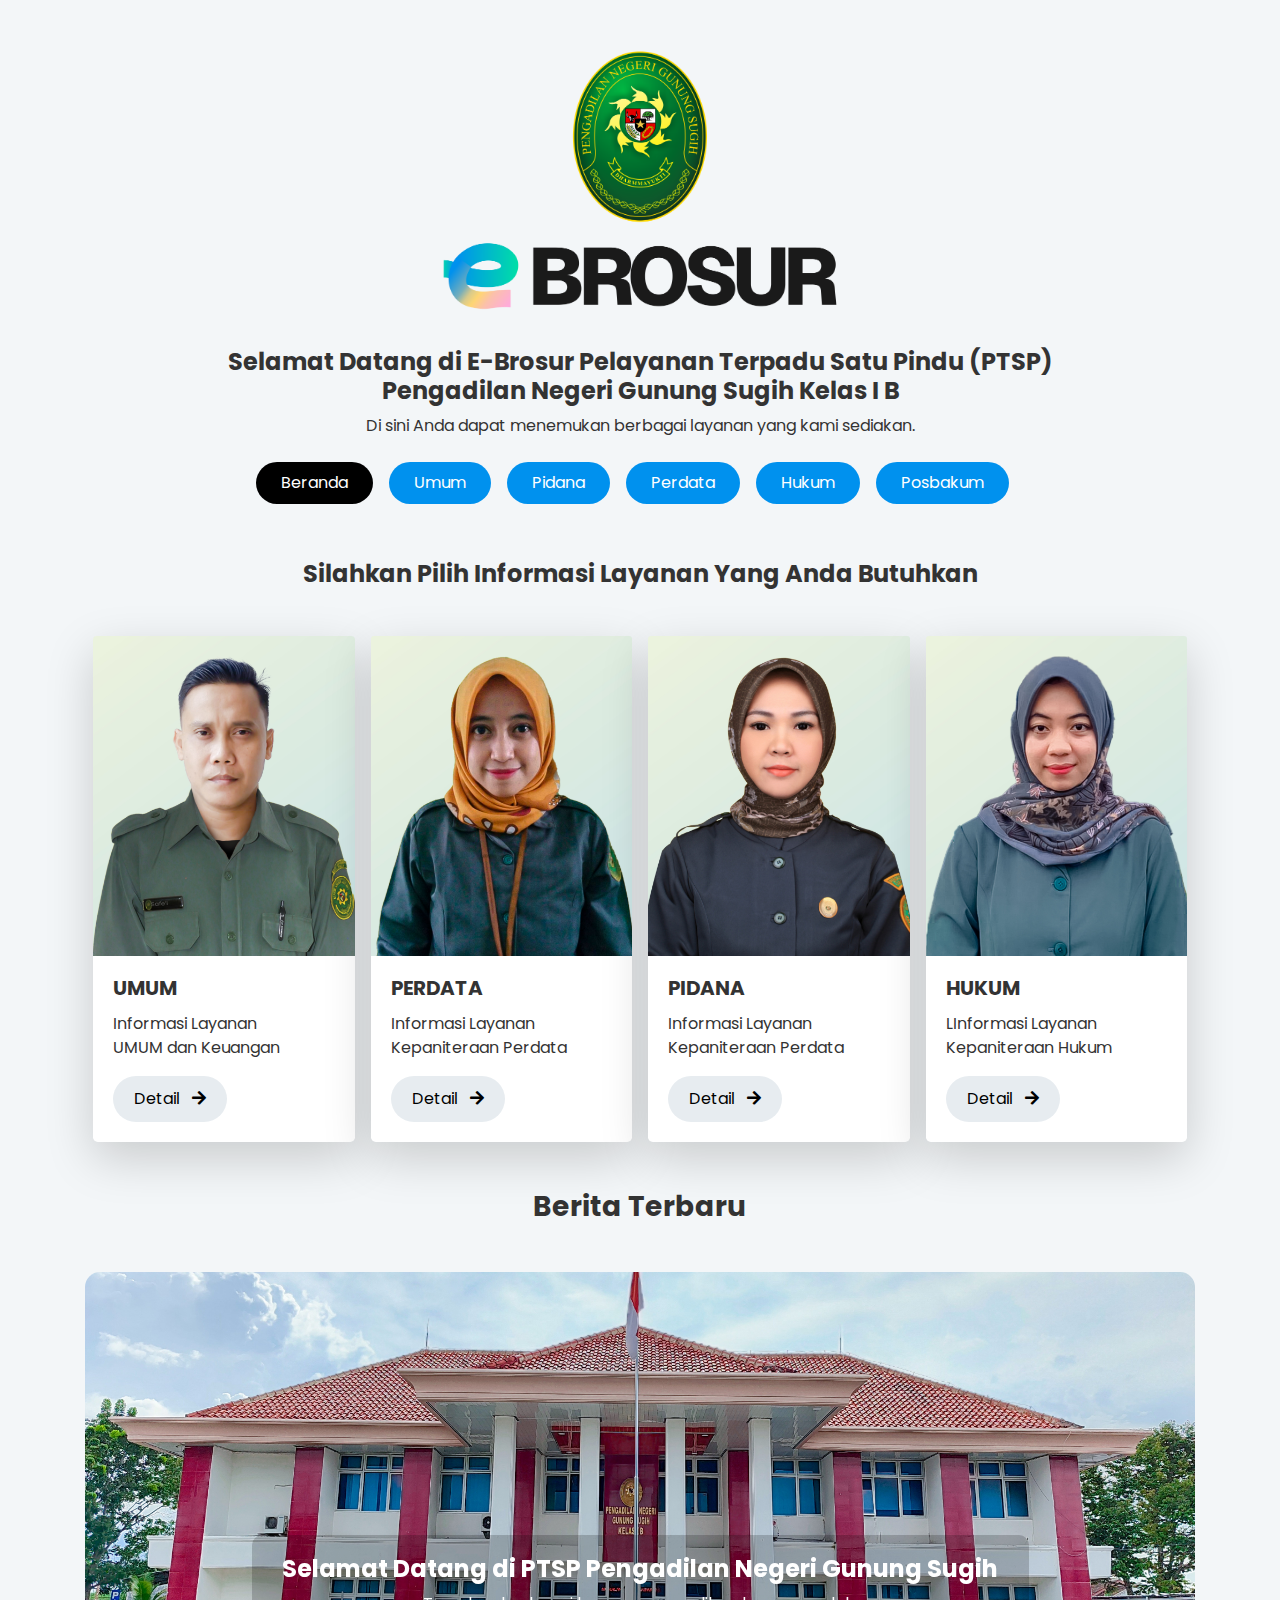
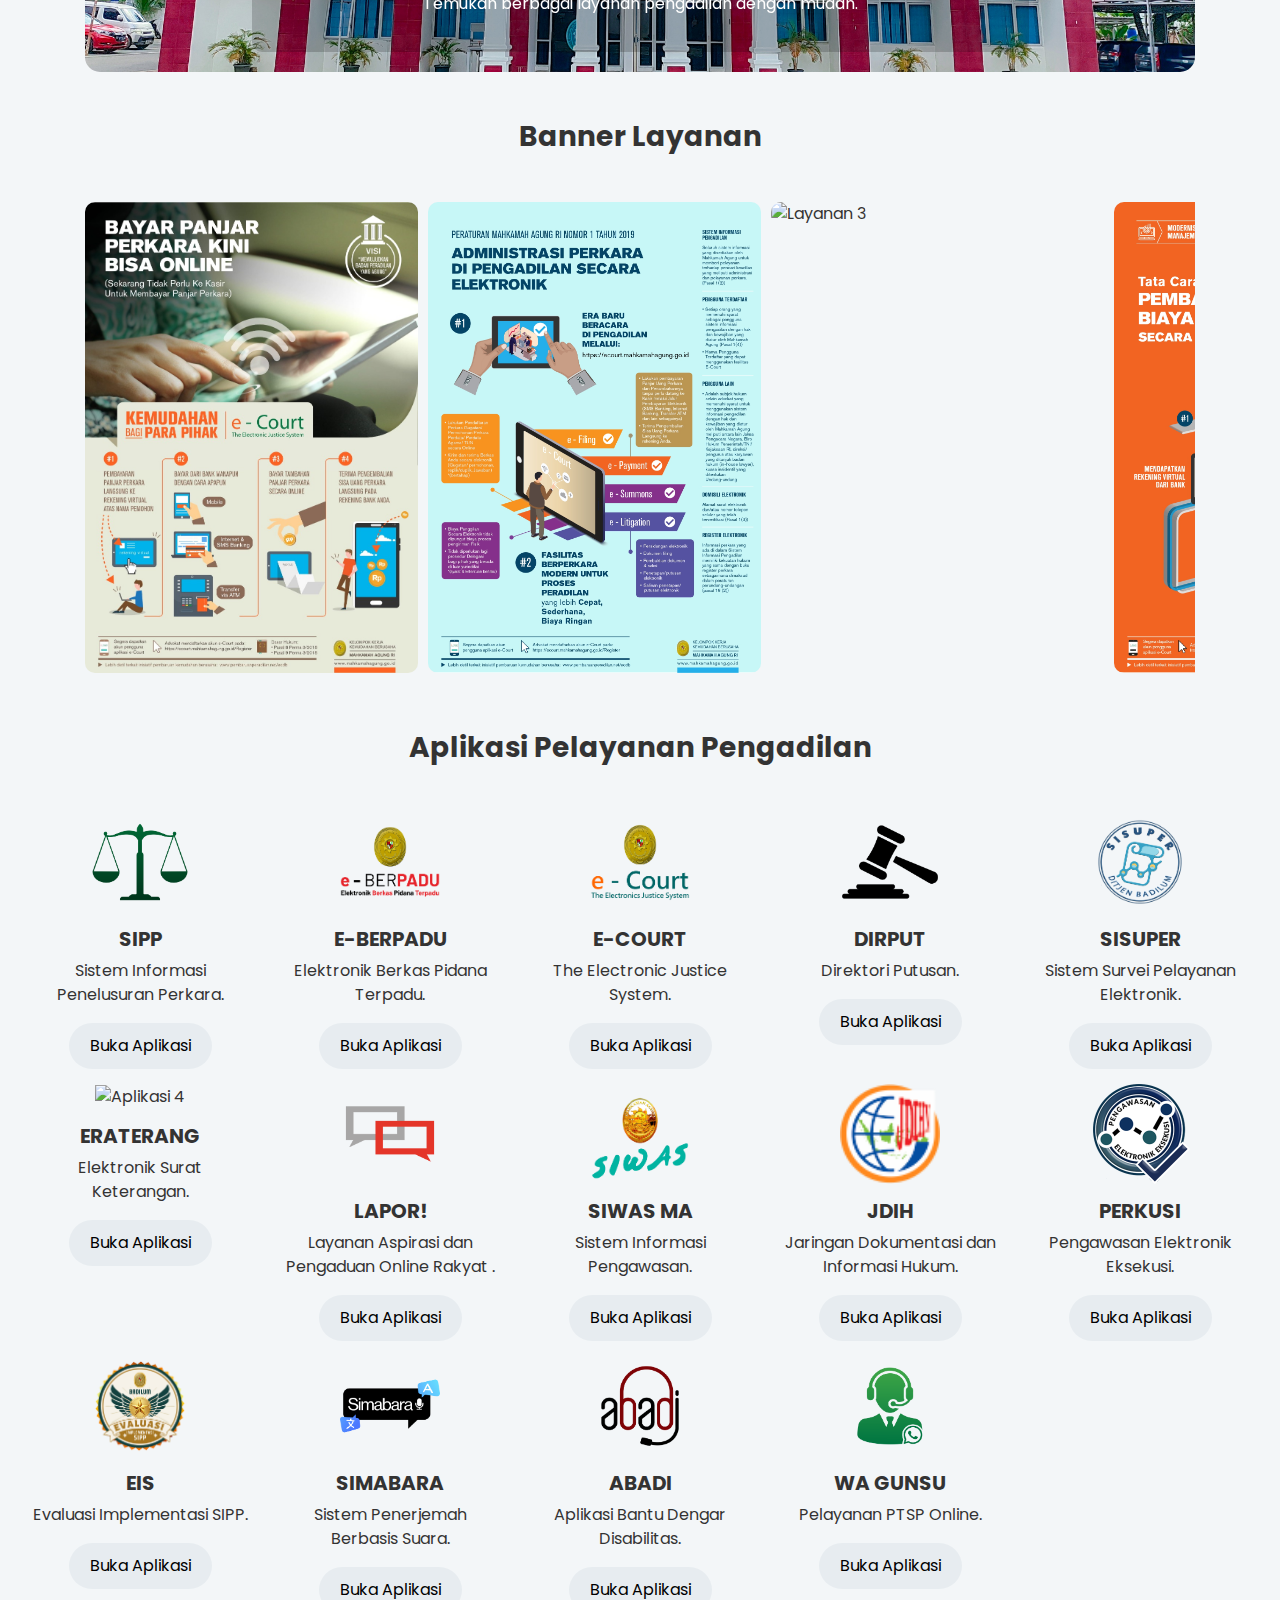
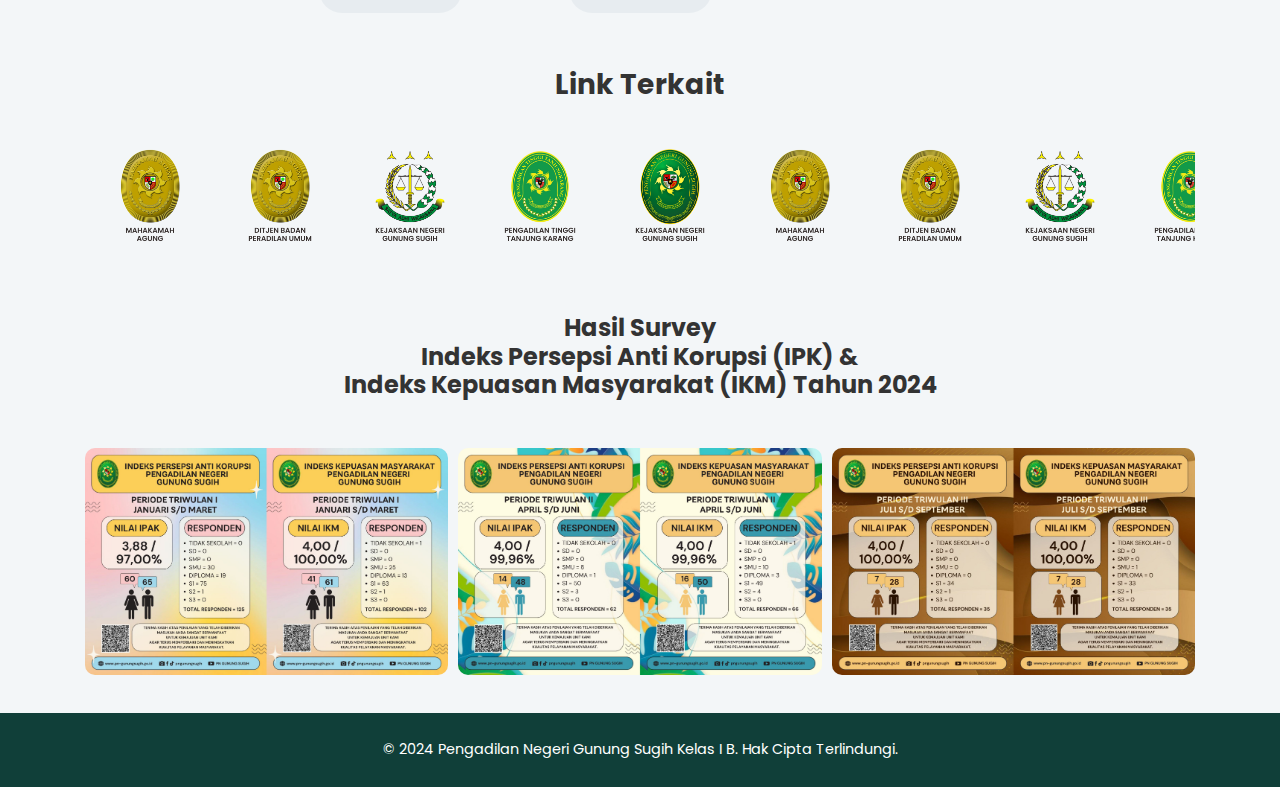
==== index.html @ ebd92af2 "first commit" ====
<!DOCTYPE html>
<html lang="id">

<head>
    <meta charset="UTF-8">
    <meta name="viewport" content="width=device-width, initial-scale=1.0">
    <title>PTSP Pengadilan Negeri Gunung Sugih</title>
    <!-- Bootstrap CSS -->
    <link rel="stylesheet" href="https://stackpath.bootstrapcdn.com/bootstrap/4.5.2/css/bootstrap.min.css">
    <!-- Google Font: Poppins -->
    <link href="https://fonts.googleapis.com/css2?family=Poppins:wght@400;600&display=swap" rel="stylesheet">
    <link rel="stylesheet" href="https://cdnjs.cloudflare.com/ajax/libs/font-awesome/5.15.4/css/all.min.css">
    <link rel="stylesheet" href="style.css">
</head>

<body>

    <!-- Header Section -->
    <header class="mt-4">
        <img src="logo/logoebrosur.png  " alt="Logo Pengadilan">
    </header>

    <!-- Content Section -->
    <div class="container my-1 flex-grow-1">
        <div id="beranda" class="content">
            <h4 class="text-center heading-bold">Selamat Datang di E-Brosur Pelayanan Terpadu Satu Pindu (PTSP) <br>
                Pengadilan Negeri Gunung Sugih Kelas I B</h4>
            <p class="text-center mt-2">Di sini Anda dapat menemukan berbagai layanan yang kami sediakan.</p>

            <!-- Category Buttons Section -->
            <div class="d-flex flex-wrap justify-content-center my-4">
                <a href="index.html" class="btn py-2 px-4 rounded-pill mr-3 mb-2"
                    style="background-color:  #000000; color:white; font-kerning: bold;">Beranda</a>
                <a href="ptsp.umum.html" class="btn py-2 px-4 rounded-pill mr-3 mb-2"
                    style="background-color:  #0091EE; color:white; font-kerning: bold;">Umum</a>
                <a href="ptsp.pidana.html" class="btn py-2 px-4 rounded-pill mr-3 mb-2"
                    style="background-color:  #0091EE; color:white;  font-kerning: bold;">Pidana</a>
                <a href="ptsp.perdata.html" class="btn py-2 px-4 rounded-pill mr-3 mb-2"
                    style="background-color:  #0091EE; color:white;  font-kerning: bold;">Perdata</a>
                <a href="ptsp.hukum.html" class="btn py-2 px-4 rounded-pill mr-3 mb-2"
                    style="background-color:  #0091EE; color:white;  font-kerning: bold;">Hukum</a>
                <a href="ptsp.hukum.html" class="btn py-2 px-4 rounded-pill mr-3 mb-2"
                    style="background-color:  #0091EE; color:white;  font-kerning: bold;">Posbakum</a>
            </div>
            <!-- Layanan Section -->
            <div class="container my-4">
                <h4 class="text-center my-5 font-weight-bold">Silahkan Pilih Informasi Layanan Yang Anda Butuhkan</h4>
                <div class="row g-2">
                    <!-- Card 1 -->
                    <div class="col-12 col-md-6 col-lg-3 px-2">
                        <div class="card shadow-lg border-0 rounded-lg rounded-more">
                            <img src="banner/syafei.jpg" class="card-img-top rounded-top" alt="Layanan 1">
                            <div class="card-body">
                                <h5 class="card-title font-weight-bold">UMUM</h5>
                                <p class="card-text">Informasi Layanan <br>UMUM dan Keuangan</p>
                                <a href="ptsp.umum.html" class="btn btn-custom">
                                    Detail <i class="fas fa-arrow-right ml-2"></i>
                                </a>
                            </div>
                        </div>
                    </div>

                    <!-- Card 2 -->
                    <div class="col-12 col-md-6 col-lg-3 px-2">
                        <div class="card shadow-lg border-0 rounded-lg">
                            <img src="banner/silvi.jpg" class="card-img-top" alt="Layanan 2">
                            <div class="card-body ">
                                <h5 class="card-title font-weight-bold">PERDATA</h5>
                                <p class="card-text">Informasi Layanan Kepaniteraan Perdata</p>
                                <a href="ptsp.perdata.html" class="btn btn-custom">
                                    Detail <i class="fas fa-arrow-right ml-2"></i>
                                </a>
                            </div>
                        </div>
                    </div>
                    <!-- Card 3 -->
                    <div class="col-12 col-md-6 col-lg-3 px-2">
                        <div class="card shadow-lg border-0 rounded-lg">
                            <img src="banner/mutia.jpg" class="card-img-top" alt="Layanan 4">
                            <div class="card-body ">
                                <h5 class="card-title font-weight-bold">PIDANA</h5>
                                <p class="card-text">Informasi Layanan Kepaniteraan Perdata</p>
                                <a href="ptsp.pidana.html" class="btn btn-custom">
                                    Detail <i class="fas fa-arrow-right ml-2"></i>
                                </a>
                            </div>
                        </div>
                    </div>
                    <!-- Card 4 -->
                    <div class="col-12 col-md-6 col-lg-3 px-2">
                        <div class="card shadow-lg border-0 rounded-lg">
                            <img src="banner/lutfia.jpg" class="card-img-top" alt="Layanan 4">
                            <div class="card-body ">
                                <h5 class="card-title font-weight-bold">HUKUM</h5>
                                <p class="card-text">LInformasi Layanan Kepaniteraan Hukum</p>
                                <a href="ptsp.hukum.html" class="btn btn-custom">
                                    Detail <i class="fas fa-arrow-right ml-2"></i>
                                </a>
                            </div>
                        </div>
                    </div>
                </div>
            </div>
        </div>
        <h3 class="text-center my-5 heading-bold">Berita Terbaru</h3>

        <!-- Carousel Section -->
        <div id="carouselExampleControls" class="carousel slide" data-ride="carousel">
            <div class="carousel-inner">
                <!-- Slide 1 -->
                <div class="carousel-item active">
                    <img src="banner/pngns.jpg" class="d-block w-100" alt="Slide 1">
                    <div class="carousel-caption d-none d-md-block">
                        <h5>Selamat Datang di PTSP Pengadilan Negeri Gunung Sugih</h5>
                        <p>Temukan berbagai layanan pengadilan dengan mudah.</p>
                    </div>
                </div>

                <!-- Slide 2 -->
                <div class="carousel-item">
                    <img src="banner/pngns2.jpeg" class="d-block w-100" alt="Slide 2">
                    <div class="carousel-caption d-none d-md-block">
                        <h5>Pengawasan Daerah PT Tanjung Karang</h5>
                        <p>PT Tanjung Karang melakukan pengawasn di Pengadilan Negeri Gunung Sugih Kelas I B pada
                            Jum'at, 25 Oktober.</p>
                    </div>
                </div>
            </div>
            <!-- Carousel Controls -->
            <a class="carousel-control-prev" href="#carouselExampleControls" role="button" data-slide="prev">
                <span class="sr-only">Previous</span>
            </a>
            <a class="carousel-control-next" href="#carouselExampleControls" role="button" data-slide="next">
                <span class="sr-only">Next</span>
            </a>
        </div>


        <!-- Banner Layanan Section -->
        <h3 class="text-center my-5 heading-bold">Banner Layanan</h3>
        <div class="banner-container">
            <div class="banner-card" onclick="openPopup('banner/Banner1.jpg')">
                <img src="banner/Banner1.jpg" class="banner-img" alt="Layanan 1">
            </div>
            <div class="banner-card" onclick="openPopup('banner/Banner2.jpg')">
                <img src="banner/Banner2.jpg" class="banner-img" alt="Layanan 2">
            </div>
            <div class="banner-card" onclick="openPopup('banner/Banner3.jpg')">
                <img src="banner/Banner3.jpg" class="banner-img" alt="Layanan 3">
            </div>
            <div class="banner-card" onclick="openPopup('banner/Banner4.jpg')">
                <img src="banner/Banner4.jpg" class="banner-img" alt="Layanan 4">
            </div>
            <div class="banner-card" onclick="openPopup('banner/Banner5.jpg')">
                <img src="banner/Banner5.jpg" class="banner-img" alt="Layanan 5">
            </div>
            <div class="banner-card" onclick="openPopup('banner/Banner6.jpg')">
                <img src="banner/Banner6.jpg" class="banner-img" alt="Layanan 6">
            </div>
            <div class="banner-card" onclick="openPopup('banner/Banner7.jpg')">
                <img src="banner/Banner7.jpg" class="banner-img" alt="Layanan 7">
            </div>
            <div class="banner-card" onclick="openPopup('banner/Banner8.jpg')">
                <img src="banner/Banner8.jpg" class="banner-img" alt="Layanan 8">
            </div>
            <div class="banner-card" onclick="openPopup('banner/Banner9.jpg')">
                <img src="banner/Banner9.jpg" class="banner-img" alt="Layanan 9">
            </div>
            <div class="banner-card" onclick="openPopup('banner/banner10.jpg')">
                <img src="banner/Banner10.jpg" class="banner-img" alt="Layanan 10">
            </div>
        </div>

        <!-- Popup Modal -->
        <div id="popupModal" class="popup-modal">
            <span class="close-btn" onclick="closePopup()">&times;</span>
            <img id="popupImage" class="popup-img" src="" alt="Gambar Layanan">
        </div>
        <script>
            function openPopup(imageSrc) {
                // Set gambar di popup modal
                document.getElementById("popupImage").src = imageSrc;
                // Tampilkan modal
                document.getElementById("popupModal").style.display = "flex";
            }

            function closePopup() {
                // Sembunyikan modal
                document.getElementById("popupModal").style.display = "none";
                popupOverlay.classList.remove('active');
            }
        </script>


        <!-- Aplikasi Pelayanan Section -->
        <h3 class="text-center my-5 heading-bold">Aplikasi Pelayanan Pengadilan</h3>
        <div class="app-container">
            <div class="app-card">
                <img src="logo/sipp.png" alt="Aplikasi 1">
                <div class="app-card-body">
                    <h5 class="font-weight-bold">SIPP</h5>
                    <p>Sistem Informasi Penelusuran Perkara.</p>
                    <a href="https://www.sipp.pn-gunungsugih.go.id/list_perkara" class="btn btn-custom">Buka
                        Aplikasi</a>
                </div>
            </div>
            <div class="app-card">
                <img src="logo/eberpadu.png" alt="Aplikasi 6">
                <div class="app-card-body">
                    <h5 class="font-weight-bold">E-BERPADU</h5>
                    <p>Elektronik Berkas Pidana Terpadu.</p>
                    <a href="https://eberpadu.mahkamahagung.go.id/" class="btn btn-custom">Buka Aplikasi</a>
                </div>
            </div>
            <div class="app-card">
                <img src="logo/ecourt.png" alt="Aplikasi 6">
                <div class="app-card-body">
                    <h5 class="font-weight-bold">E-COURT</h5>
                    <p>The Electronic Justice System.</p>
                    <a href="https://ecourt.mahkamahagung.go.id/" class="btn btn-custom">Buka Aplikasi</a>
                </div>
            </div>
            <div class="app-card">
                <img src="logo/dirput.png" alt="Aplikasi 2">
                <div class="app-card-body">
                    <h5 class="font-weight-bold">DIRPUT</h5>
                    <p>Direktori Putusan.</p>
                    <a href="https://putusan3.mahkamahagung.go.id/pengadilan/profil/pengadilan/pn-gunung-sugih.html"
                        class="btn btn-custom">Buka Aplikasi</a>
                </div>
            </div>
            <div class="app-card">
                <img src="logo/sisuper.png" alt="Aplikasi 3">
                <div class="app-card-body">
                    <h5 class="font-weight-bold">SISUPER</h5>
                    <p>Sistem Survei Pelayanan Elektronik.</p>
                    <a href="http://esurvey.badilum.mahkamahagung.go.id/index.php/kontrol_dashboard"
                        class="btn btn-custom">Buka Aplikasi</a>
                </div>
            </div>
            <div class="app-card">
                <img src="logo/eraterang.png" alt="Aplikasi 4">
                <div class="app-card-body">
                    <h5 class="font-weight-bold">ERATERANG</h5>
                    <p>Elektronik Surat Keterangan.</p>
                    <a href="https://eraterang.badilum.mahkamahagung.go.id/" class="btn btn-custom">Buka Aplikasi</a>
                </div>
            </div>
            <div class="app-card">
                <img src="logo/lapor.png" alt="Aplikasi 5">
                <div class="app-card-body">
                    <h5 class="font-weight-bold">LAPOR!</h5>
                    <p>Layanan Aspirasi dan Pengaduan Online Rakyat
                        .</p>
                    <a href="https://www.lapor.go.id/" class="btn btn-custom">Buka Aplikasi</a>
                </div>
            </div>

            <div class="app-card">
                <img src="logo/siwas.png" alt="Aplikasi 6">
                <div class="app-card-body">
                    <h5 class="font-weight-bold">SIWAS MA</h5>
                    <p>Sistem Informasi Pengawasan.</p>
                    <a href="https://siwas.mahkamahagung.go.id/" class="btn btn-custom">Buka Aplikasi</a>
                </div>
            </div>
            <div class="app-card">
                <img src="logo/jdih2.png" alt="Aplikasi 6">
                <div class="app-card-body">
                    <h5 class="font-weight-bold">JDIH</h5>
                    <p>Jaringan Dokumentasi dan Informasi Hukum.</p>
                    <a href="https://jdihn.go.id/" class="btn btn-custom">Buka Aplikasi</a>
                </div>
            </div>
            <div class="app-card">
                <img src="logo/perkusi2.png" alt="Aplikasi 6">
                <div class="app-card-body">
                    <h5 class="font-weight-bold">PERKUSI</h5>
                    <p>Pengawasan Elektronik Eksekusi.</p>
                    <a href="https://eksekusi.badilum.mahkamahagung.go.id/" class="btn btn-custom">Buka Aplikasi</a>
                </div>
            </div>
            <div class="app-card">
                <img src="logo/eis.png" alt="Aplikasi 6">
                <div class="app-card-body">
                    <h5 class="font-weight-bold">EIS</h5>
                    <p>Evaluasi Implementasi SIPP.</p>
                    <a href="https://evaluasi.badilum.mahkamahagung.go.id/" class="btn btn-custom">Buka Aplikasi</a>
                </div>
            </div>
            <div class="app-card">
                <img src="logo/simabara.png" alt="Aplikasi 6">
                <div class="app-card-body">
                    <h5 class="font-weight-bold">SIMABARA</h5>
                    <p>Sistem Penerjemah Berbasis Suara.</p>
                    <a href="https://apriprogram.github.io/SIMABARA/index.html" class="btn btn-custom">Buka Aplikasi</a>
                </div>
            </div>
            <div class="app-card">
                <img src="logo/abadi.png" alt="Aplikasi 6">
                <div class="app-card-body">
                    <h5 class="font-weight-bold">ABADI</h5>
                    <p>Aplikasi Bantu Dengar Disabilitas.</p>
                    <a href="https://apriprogram.github.io/ABADI/ABADI.html" class="btn btn-custom">Buka Aplikasi</a>
                </div>
            </div>
            <div class="app-card">
                <img src="logo/wa.png" alt="Aplikasi 6">
                <div class="app-card-body">
                    <h5 class="font-weight-bold">WA GUNSU</h5>
                    <p>Pelayanan PTSP Online.</p>
                    <a href="https://api.whatsapp.com/send/?phone=6281379122344&text=PTSP+PN+GUNUNG+SUGIH+SIAP+MEMBANTU+ANDA+&type=phone_number&app_absent=0"
                        class="btn btn-custom">Buka Aplikasi</a>
                </div>
            </div>
        </div>

        <!-- Heading Section -->
        <h3 class="text-center my-4 heading-bold">Link Terkait</h3>

        <!-- Logo Container with Scrolling Animation -->
        <div class="scrolling-logo-container">
            <div class="scrolling-logo-content" id="logoContent">
                <!-- Set pertama logo -->
                <a href="https://example.com/badilum" target="_blank" class="app-card-logo">
                    <img src="logo/ma_sline.png" alt="Badilum">
                </a>
                <a href="https://example.com/mahkamahagung" target="_blank" class="app-card-logo">
                    <img src="logo/badilum_silde.png" alt="Mahkamah Agung">
                </a>
                <a href="https://example.com/pengadilantinggi" target="_blank" class="app-card-logo">
                    <img src="logo/kejaksaan_slide.png" alt="Pengadilan Tinggi">
                </a>
                <a href="https://example.com/pengadilantinggi" target="_blank" class="app-card-logo">
                    <img src="logo/pt_slide.png" alt="Pengadilan Tinggi">
                </a>
                <a href="https://example.com/pengadilantinggi" target="_blank" class="app-card-logo">
                    <img src="logo/pngns_slide.png" alt="Pengadilan Tinggi">
                </a>
            </div>
        </div>

  <!-- Banner IKM IPK -->
  <h4 class="text-center my-5 heading-bold">Hasil Survey <br> Indeks Persepsi Anti Korupsi (IPK) & <br> Indeks Kepuasan Masyarakat (IKM) Tahun 2024</h4>
  <div class="banner-container mb-4">
      <div class="banner2-card" onclick="openPopup('banner/ikmipk1.jpg')">
          <img src="banner/ikmipk1.jpg" class="banner-img" alt="Layanan 11">
      </div>
      <div class="banner2-card" onclick="openPopup('banner/ikmipk2.jpg')">
          <img src="banner/ikmipk2.jpg" class="banner-img" alt="Layanan 12">
      </div>
      <div class="banner2-card" onclick="openPopup('banner/ikmipk3.jpg')">
          <img src="banner/ikmipk3.jpg" class="banner-img" alt="Layanan 13">
      </div>

  </div>


        <script>
            // JavaScript untuk logo scrolling
            document.addEventListener("DOMContentLoaded", function () {
                const logoContent = document.getElementById("logoContent");

                // Duplikasi konten beberapa kali untuk membuat efek scroll yang mulus
                const duplicateContent = logoContent.innerHTML;
                const repeatCount = 5; // Sesuaikan jumlah perulangan untuk mencapai panjang yang diinginkan

                for (let i = 0; i < repeatCount; i++) {
                    logoContent.innerHTML += duplicateContent;
                }

                // Hitung ulang total lebar konten yang diperpanjang
                const totalWidth = logoContent.scrollWidth;
                const animationDuration = totalWidth /
                    50; // Atur kecepatan (semakin tinggi angka, semakin lambat)
                logoContent.style.animationDuration = `${animationDuration}s`;
            });
        </script>


    </div>

    </div>
    </div>
    <!-- Footer Section -->
    <footer class="my-auto">
        <p class="my-3">&copy; 2024 Pengadilan Negeri Gunung Sugih Kelas I B. Hak Cipta Terlindungi.</p>
    </footer>

    <!-- JavaScript -->
    <script src="https://code.jquery.com/jquery-3.5.1.slim.min.js"></script>
    <script src="https://cdn.jsdelivr.net/npm/@popperjs/core@2.5.4/dist/umd/popper.min.js"></script>
    <script src="https://stackpath.bootstrapcdn.com/bootstrap/4.5.2/js/bootstrap.min.js"></script>

    <script>
        document.addEventListener("DOMContentLoaded", function () {
            setTimeout(function () {
                document.querySelector('.content').classList.add('active');
            }, 500);
        });
    </script>

</body>

</html>
---- style.css ----
body,
html {
    font-family: 'Poppins', sans-serif;
    display: flex;
    flex-direction: column;
    min-height: 100vh;
    background-color: #F3F6F8;
    color: #333;
}

header {
    background-color: #F3F6F8;
    color: #000;
    padding: 10px;
    text-align: center;
    display: flex;
    align-items: center;
    justify-content: center;
    gap: 10px;
}

header img {
    height: 300px;
    width: auto;
}

.navbar-nav .nav-link {
    color: white;
    position: relative;
    transition: color 0.3s ease;
}

.navbar-nav .nav-link:hover {
    color: #f4f4f9;
}

.navbar-nav .nav-link::after {
    content: '';
    position: absolute;
    width: 0;
    height: 2px;
    left: 0;
    bottom: -4px;
    background-color: #1958F7;
    transition: width 0.3s ease;
}

.navbar-nav .nav-link:hover::after {
    width: 100%;
}

.card-wrapper {
    display: flex;
    flex-wrap: wrap;
    gap: 20px;
    justify-content: space-between;
}

.card {
    border-radius: 20px;
    transition: transform 0.3s, box-shadow 0.3s;
}

.card:hover {
    transform: translateY(-5px);
}

.card-img-top {
    height: 320px;
    object-fit: cover;
}

.btn-custom {
    background-color: #E7ECF0;
    color: rgb(0, 0, 0);
    border-radius: 25px;
    padding: 10px 20px;
    transition: background-color 0.3s;
}

.btn-custom:hover {
    background-color: #e0e0eb;
}

.carousel-inner img {
    width: 100%;
    height: 400px;
    border-radius: 15px;
    object-fit: cover;
}

@media (max-width: 768px) {

    .carousel-control-prev,
    .carousel-control-next {
        display: none;
    }
}

footer {
    text-align: center;
    padding: 10px;
    background-color: #103F39;
    color: white;
    font-size: 0.9em;
}

.carousel-caption {
    background-color: rgba(0, 0, 0, 0.184);
    /* Semi-transparent black background */
    padding: 20px;
    border-radius: 10px;
}

.carousel-caption h5 {
    font-weight: bold;
    color: white;
    font-size: 1.5rem;
}

.carousel-caption p {
    color: white;
    font-size: 1rem;
}

.carousel-caption {
    background-color: rgba(0, 0, 0, 0.184);
    /* Semi-transparent black background */
    padding: 20px;
    border-radius: 10px;
}

.carousel-caption h5 {
    font-weight: bold;
    color: white;
    font-size: 1.5rem;
}

.carousel-caption p {
    color: white;
    font-size: 1rem;
}

/* Banner Layanan */
.banner-container {
    display: flex;
    overflow-x: auto;
    overflow-y: visible;
    /* Menjaga agar scroll vertikal tidak terkunci */
    gap: 10px;
    padding-bottom: 10px;
    scroll-behavior: smooth;
    -webkit-overflow-scrolling: touch;
}

.banner-card {
    flex: 0 0 30%;
    /* Mengatur agar ada 3 card dalam satu baris */
    scroll-snap-align: center;
    /* Menambahkan scroll-snap ke card, bukan container */
    border-radius: 10px;
    cursor: pointer;
    transition: transform 0.3s ease;
}

/* Gambar Banner */
.banner-img {
    width: 100%;
    height: 100%;
    object-fit: cover;
    border-radius: 10px;
}

/* Scrollbar Custom */
.banner-container::-webkit-scrollbar {
    height: 8px;
}

.banner-container::-webkit-scrollbar-thumb {
    background-color: #888;
    border-radius: 10px;
}

.banner-container::-webkit-scrollbar-thumb:hover {
    background-color: #555;
}

/* Responsif */
@media (max-width: 768px) {
    .banner-card {
        flex: 0 0 60%;
    }
}

@media (max-width: 480px) {
    .banner-card {
        flex: 0 0 90%;
    }
}


/* Popup Modal Styling */
.popup-modal {
    display: none;
    /* Modal disembunyikan secara default */
    position: fixed;
    top: 0;
    left: 0;
    width: 100%;
    height: 100%;
    background-color: rgba(0, 0, 0, 0.8);
    /* Latar belakang hitam transparan */
    justify-content: center;
    align-items: center;
    z-index: 1000;
    /* Menempatkan modal di atas elemen lain */
}

.popup-img {
    max-width: 90%;
    max-height: 90%;
    object-fit: contain;
}

.close-btn {
    position: absolute;
    top: 20px;
    right: 20px;
    font-size: 30px;
    color: white;
    cursor: pointer;
    transition: 0.3s;
}

.close-btn:hover {
    color: #ff0000;
}

/* Kontainer untuk aplikasi */
.app-container {
    display: flex;
    flex-wrap: wrap;
    justify-content: center;
    gap: 20px;
    /* Memberikan jarak antar card */
    margin: 10px;
}


/* Responsivitas untuk tablet dan ponsel */
@media (max-width: 1200px) {
    .app-card {
        width: calc(33.33% - 20px);
        /* 3 aplikasi per baris */
    }
}

@media (max-width: 768px) {
    .app-card {
        width: calc(50% - 20px);
        /* 2 aplikasi per baris */
    }
}

@media (max-width: 480px) {
    .app-card {
        width: 100%;
        /* 1 aplikasi per baris pada perangkat kecil */
    }
}


/* Aplikasi Pelayanan */
.app-container {
    display: grid;
    grid-template-columns: repeat(5, 1fr);
    /* 5 aplikasi per baris untuk ukuran desktop */
    gap: 0px;
    /* Jarak antar aplikasi */
    margin-bottom: 40px;
}

.app-card {
    width: 250px;
    text-align: center;
    margin: 0px;
    border-radius: 10px;
    transition: transform 0.3s ease;
    border-color: #333;
}

.app-card:hover {
    transform: scale(1.05);

    background-color: #f4f4f9;
}

.app-card img {
    width: 100px;
    height: 100px;
}

.app-card-body {
    padding: 15px;
}

.heading-bold {
    font-weight: bold;
}

/* Responsif untuk tampilan mobile */
@media (max-width: 768px) {
    .app-container {
        grid-template-columns: repeat(2, 1fr);
        /* 2 aplikasi per baris untuk tablet */
    }
}

@media (max-width: 480px) {
    .app-container {
        grid-template-columns: repeat(2, 1fr);
        /* 2 aplikasi per baris untuk ponsel */
    }
}

/* Responsif untuk tablet dengan ukuran layar 600px hingga 768px */
@media (min-width: 600px) and (max-width: 768px) {
    .app-container {
        grid-template-columns: repeat(3, 1fr);
        /* 3 aplikasi per baris pada tablet */
    }
}

/* Styling for the heading */
.heading-bold {
    font-weight: bold;
}

/* Container for the scrolling animation */
.scrolling-logo-container {
    overflow: hidden;
    white-space: nowrap;
    width: 100%;
    padding: 20px 0;
}

.scrolling-logo-content {
    display: inline-flex;
    align-items: center;
    animation: scrollLeft linear infinite;
    animation-play-state: running;
    /* Set to running by default */
}

.scrolling-logo-container:hover .scrolling-logo-content {
    animation-play-state: paused;
    /* Pause animation on hover */
}

.app-card-logo {
    display: inline-block;
    margin: 0 15px;
}

.app-card-logo img {
    width: 100px;
    /* Adjust logo size */
    height: auto;
    transition: transform 0.3s;
}

/* Hover effect on logos */
.app-card-logo:hover img {
    transform: scale(1.1);
}

/* Keyframes to control scrolling speed */
@keyframes scrollLeft {
    0% {
        transform: translateX(0);
    }

    100% {
        transform: translateX(-100%);
    }
}
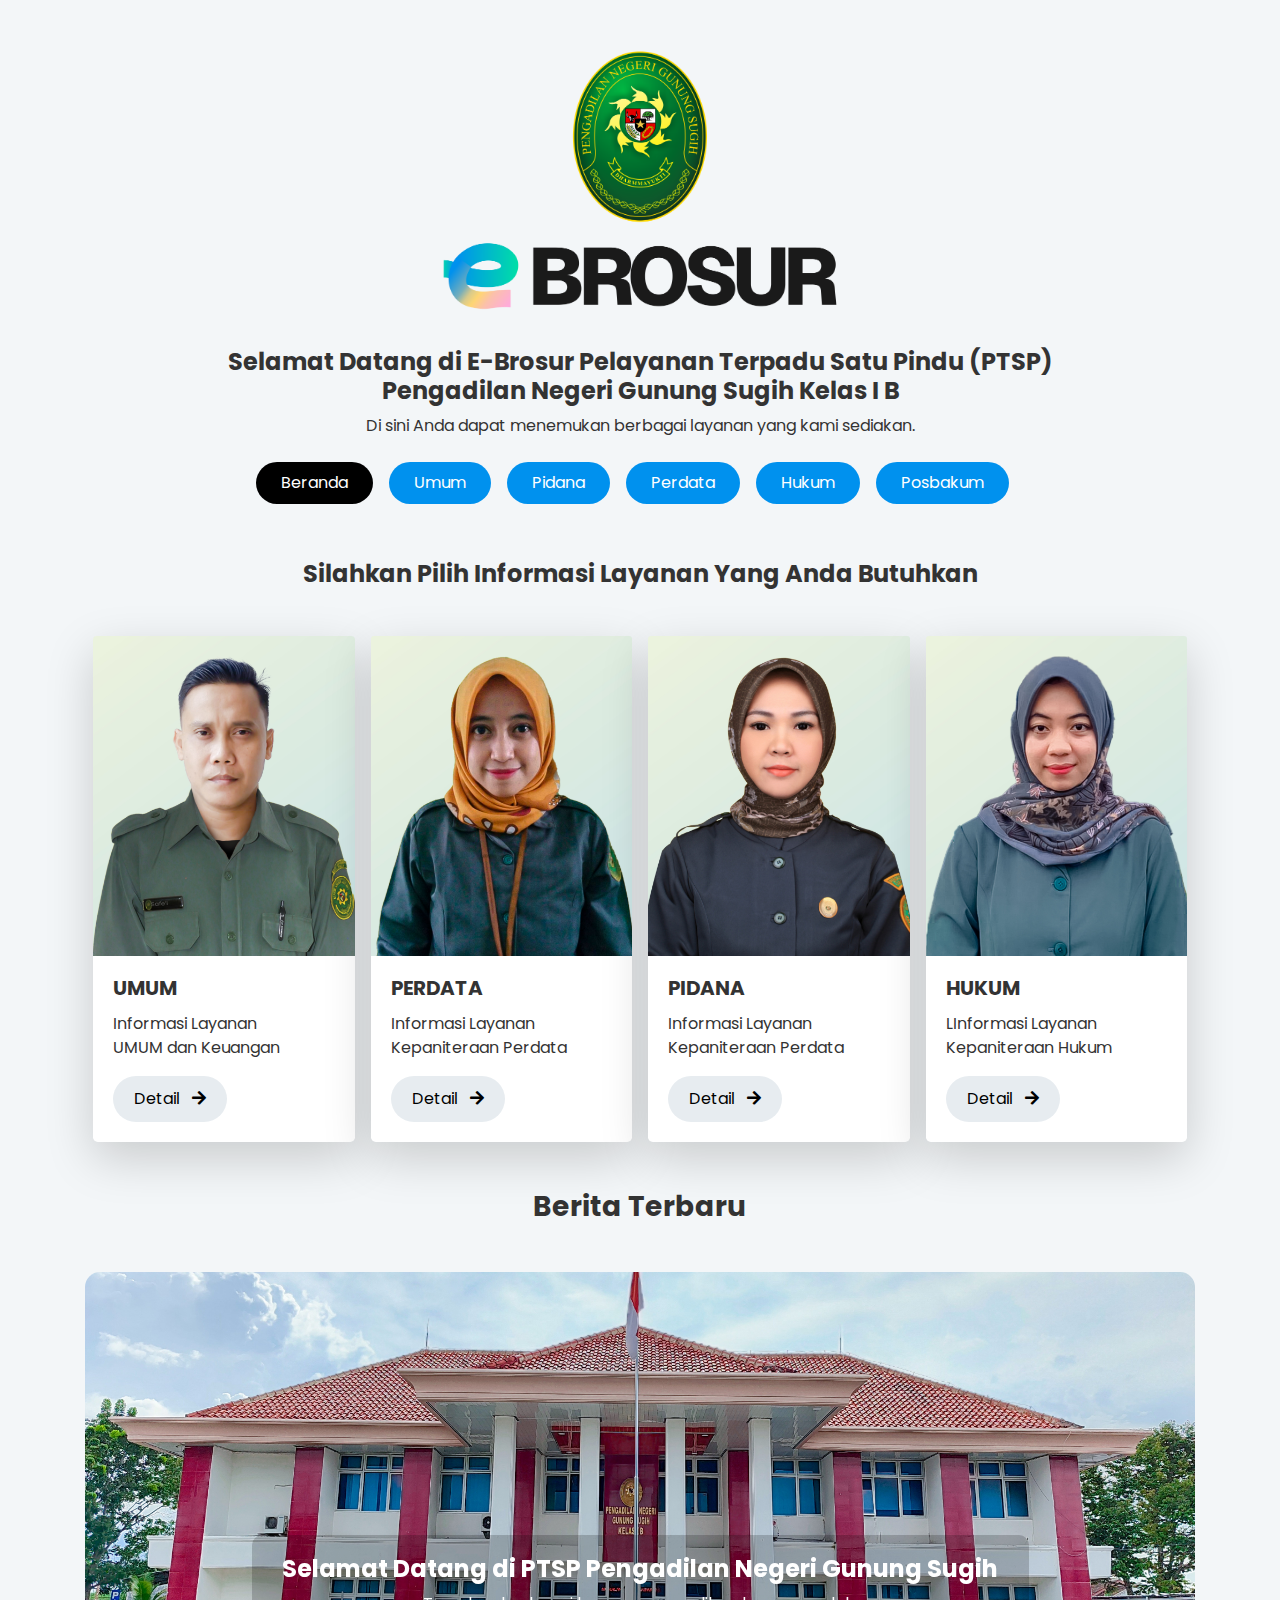
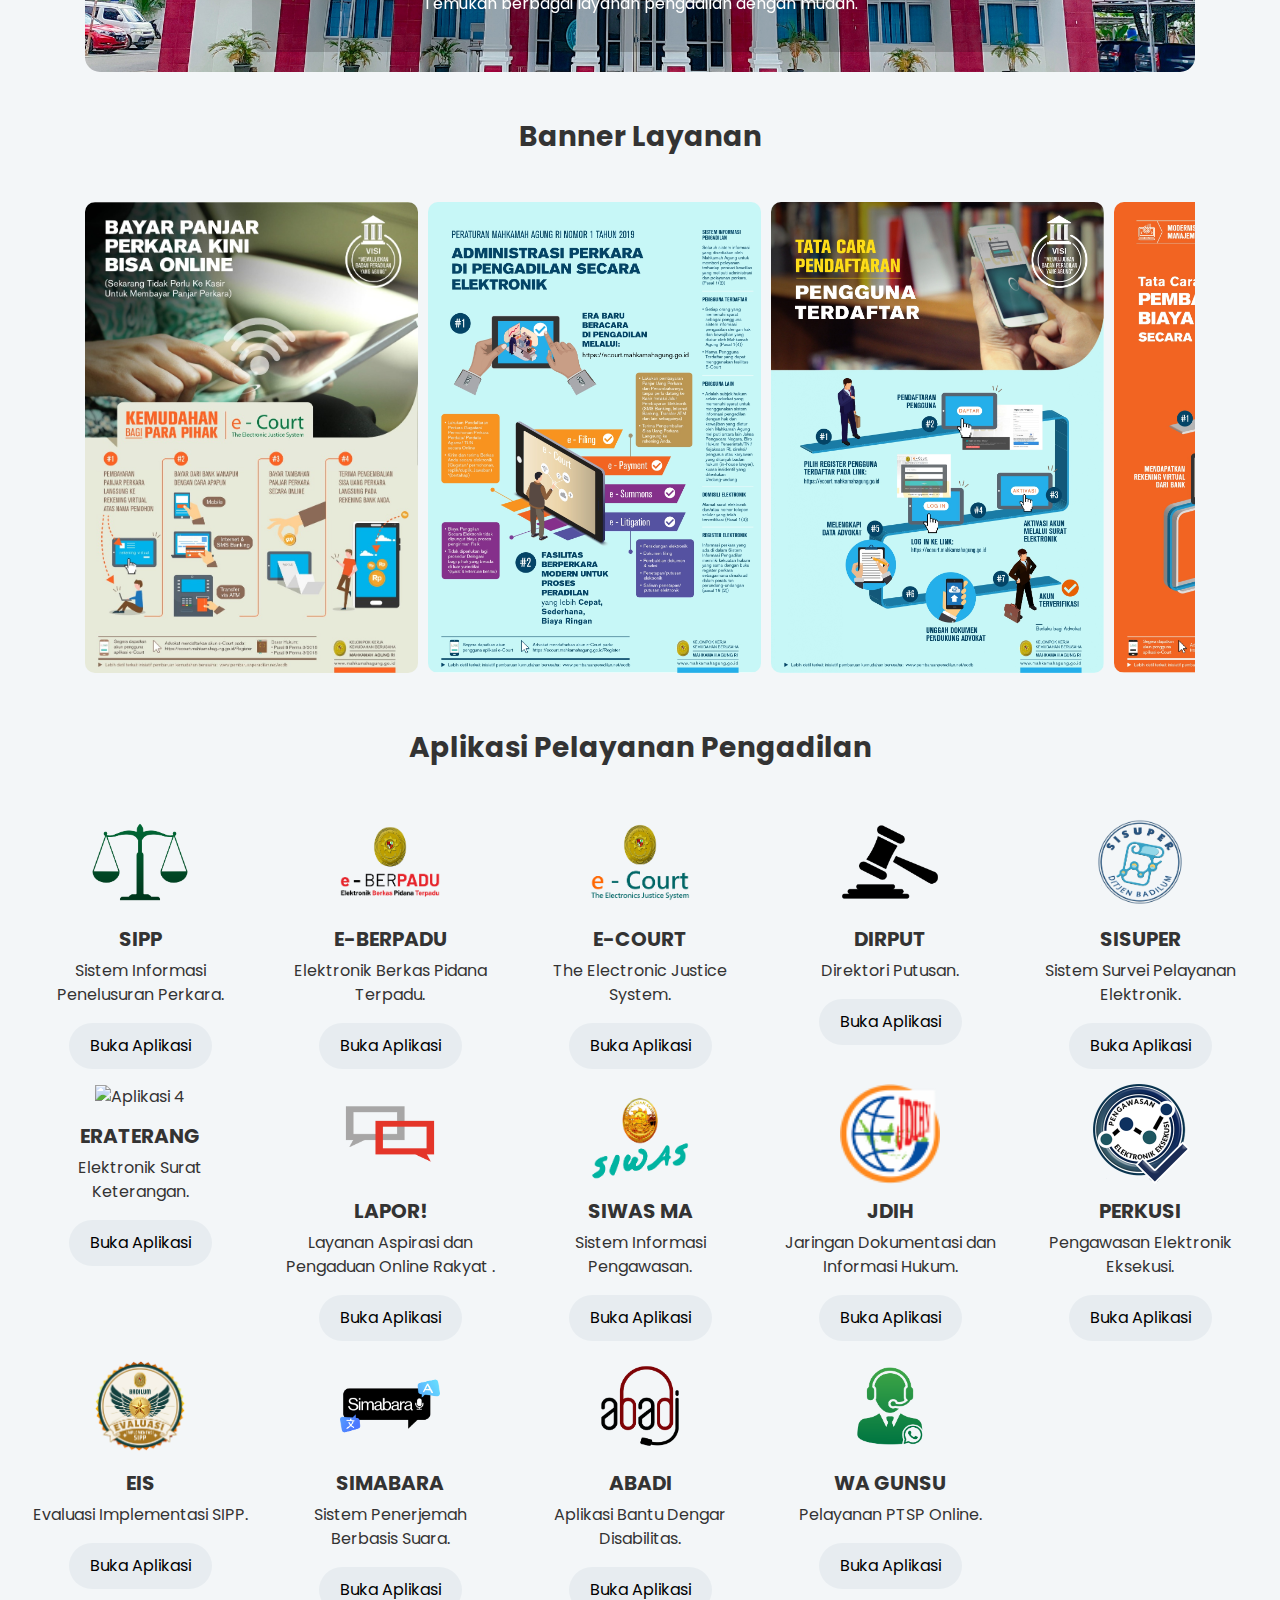
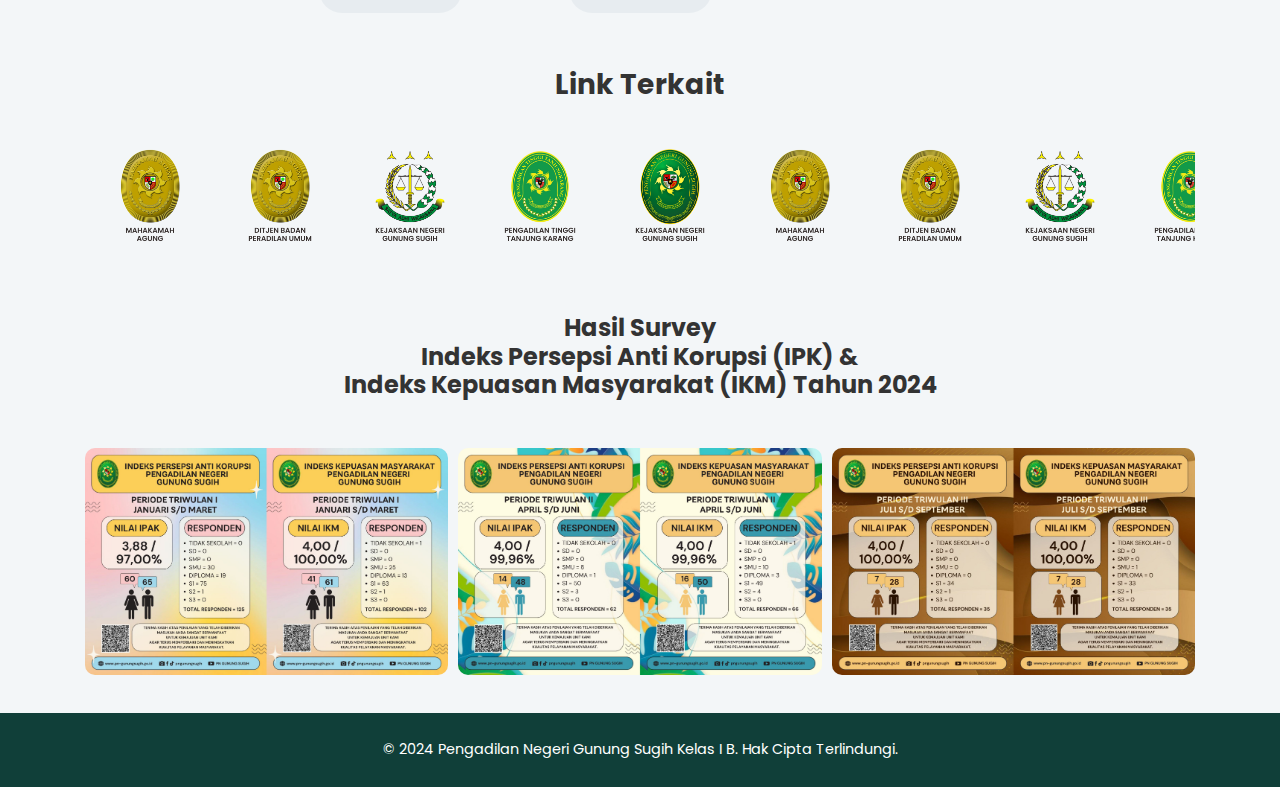
==== commit e467b7c1: "Update index.html" ====
--- a/index.html
+++ b/index.html
@@ -145,8 +145,8 @@
             <div class="banner-card" onclick="openPopup('banner/Banner2.jpg')">
                 <img src="banner/Banner2.jpg" class="banner-img" alt="Layanan 2">
             </div>
-            <div class="banner-card" onclick="openPopup('banner/Banner3.jpg')">
-                <img src="banner/Banner3.jpg" class="banner-img" alt="Layanan 3">
+            <div class="banner-card" onclick="openPopup('banner/banner3.jpg')">
+                <img src="banner/banner3.jpg" class="banner-img" alt="Layanan 3">
             </div>
             <div class="banner-card" onclick="openPopup('banner/Banner4.jpg')">
                 <img src="banner/Banner4.jpg" class="banner-img" alt="Layanan 4">
@@ -402,4 +402,4 @@
 
 </body>
 
-</html>+</html>
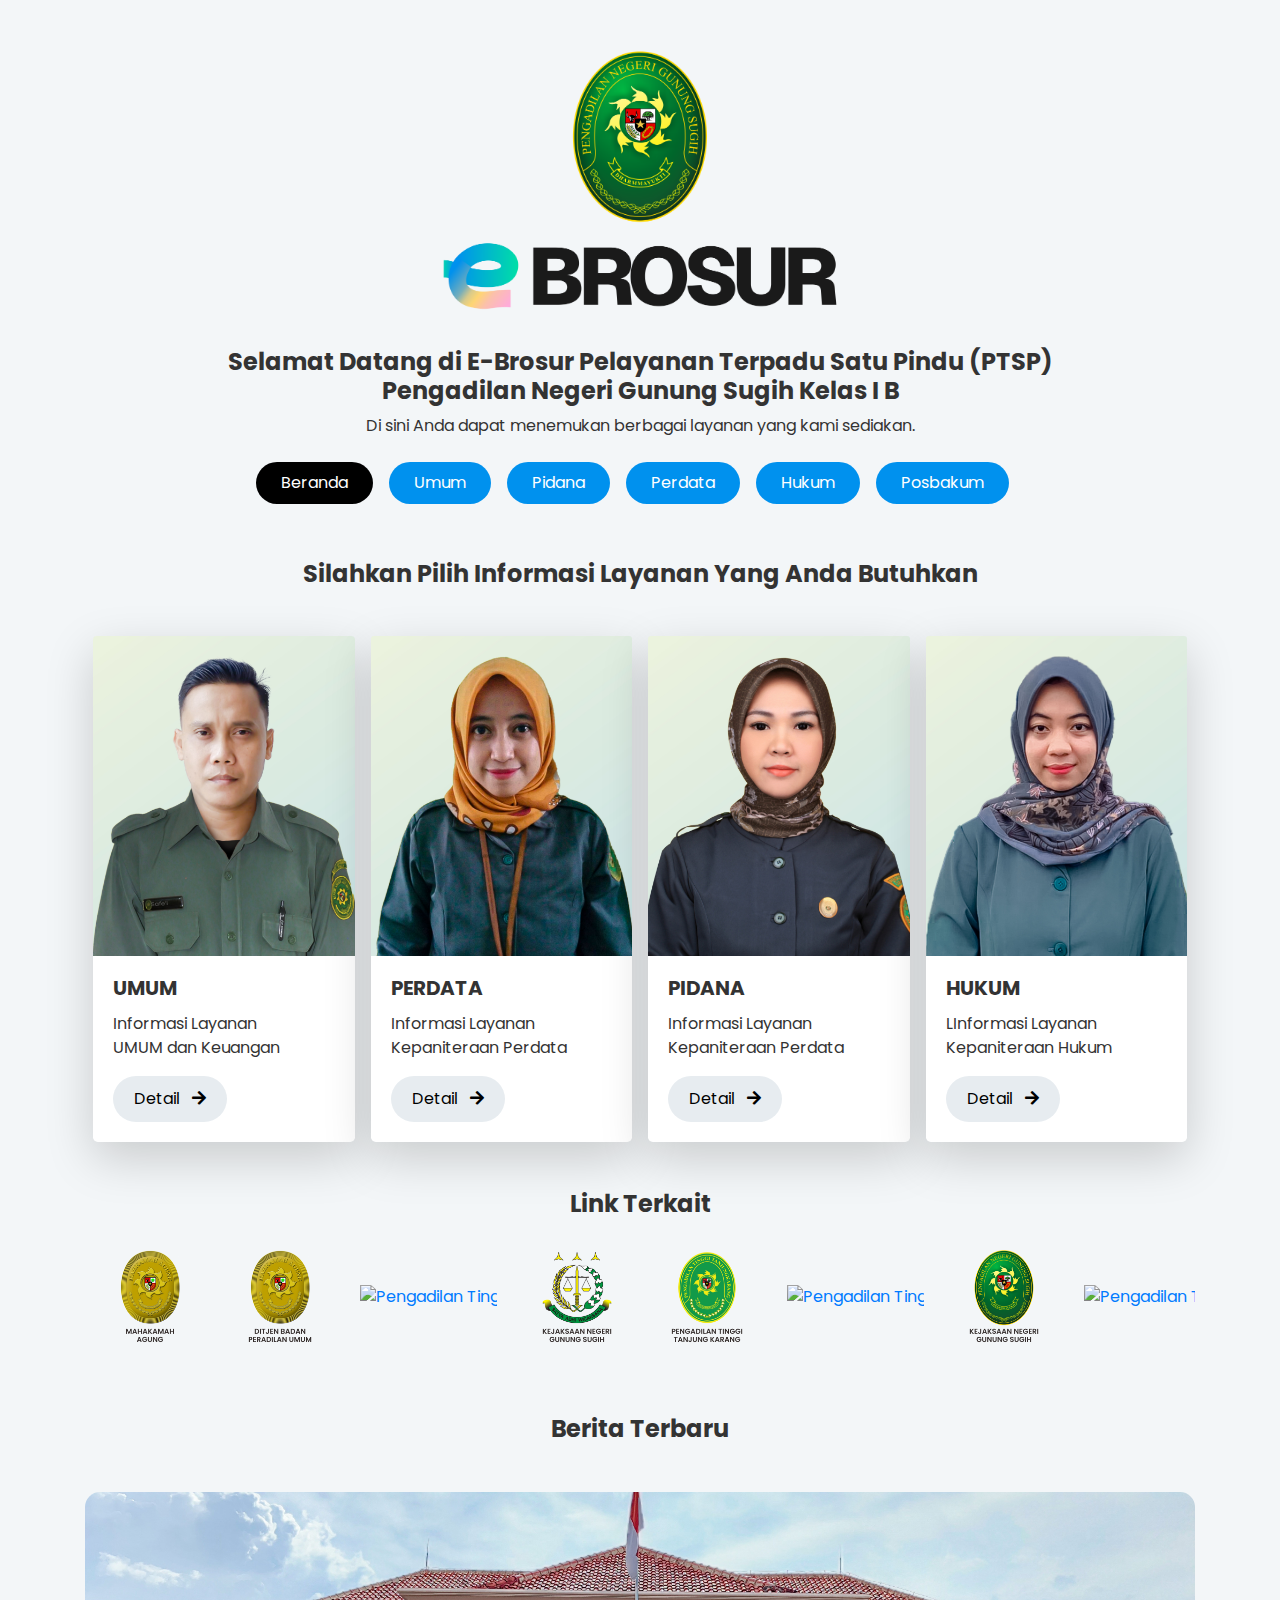
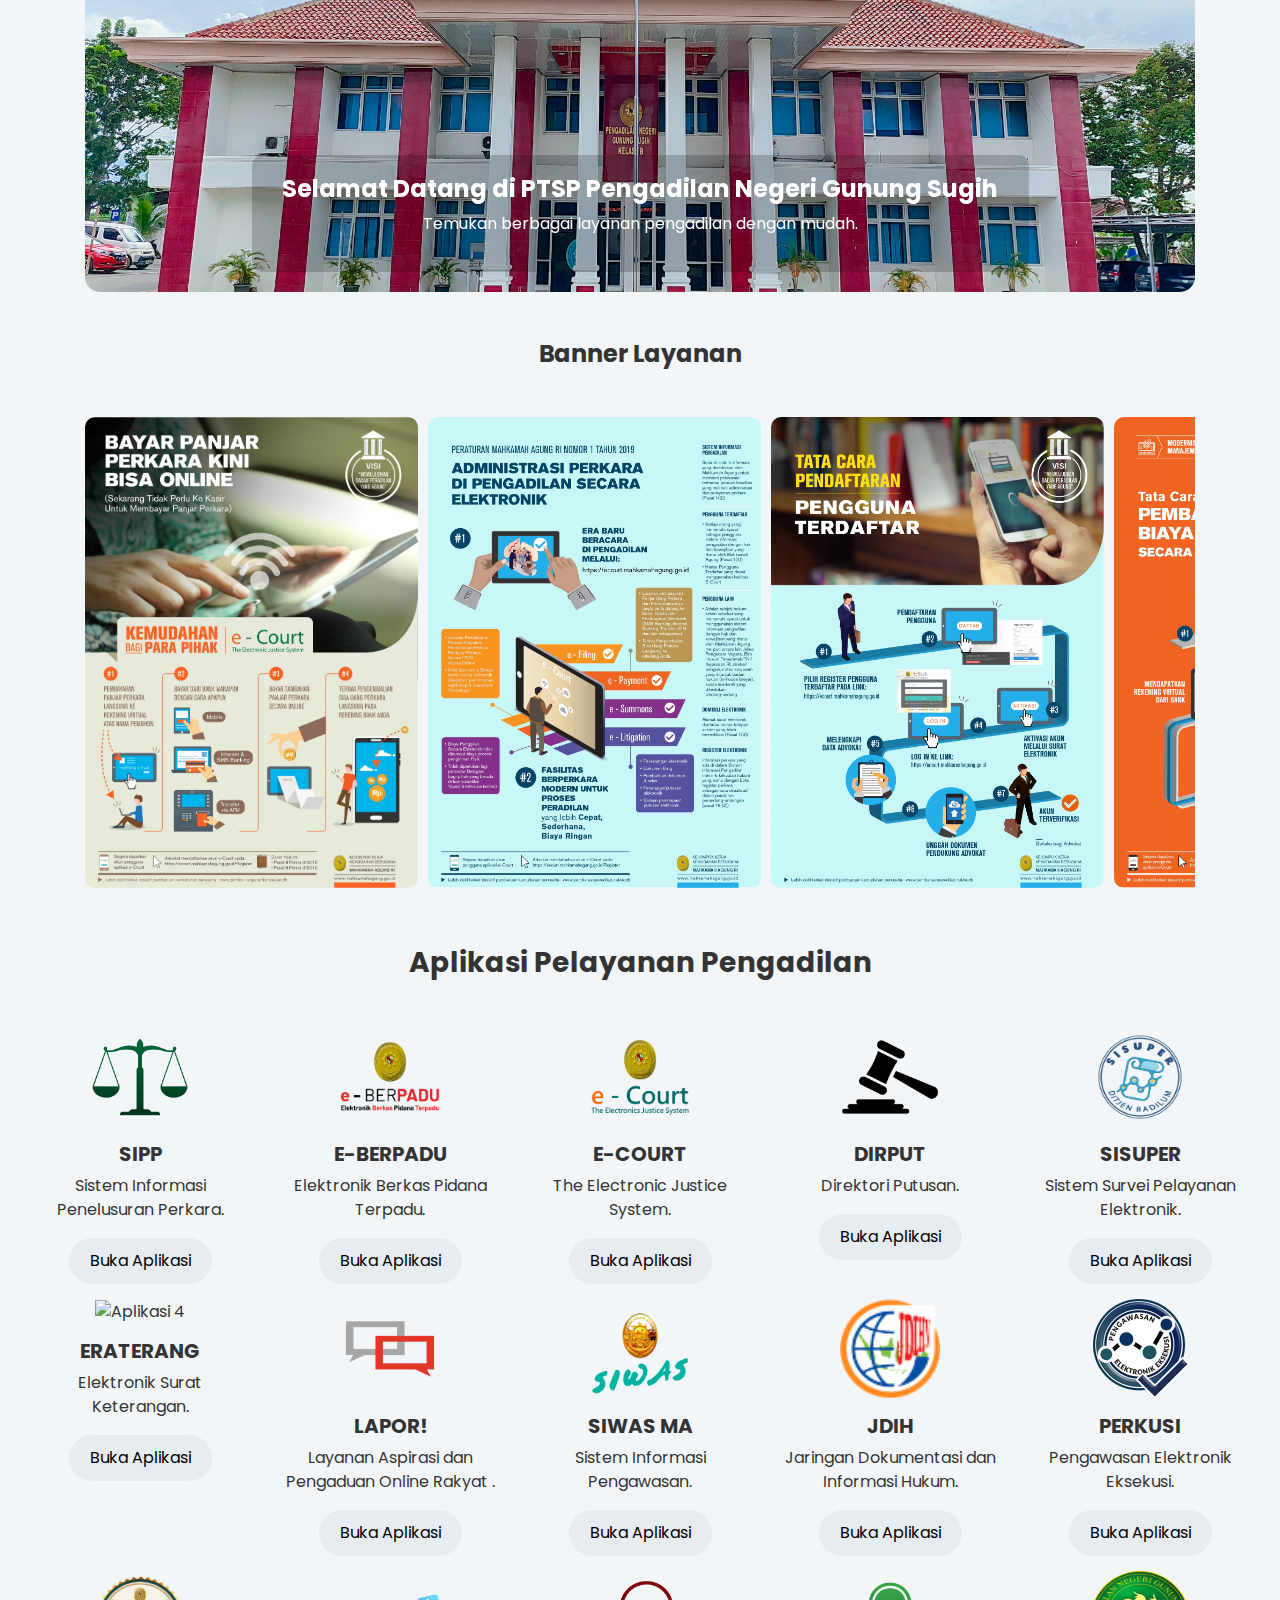
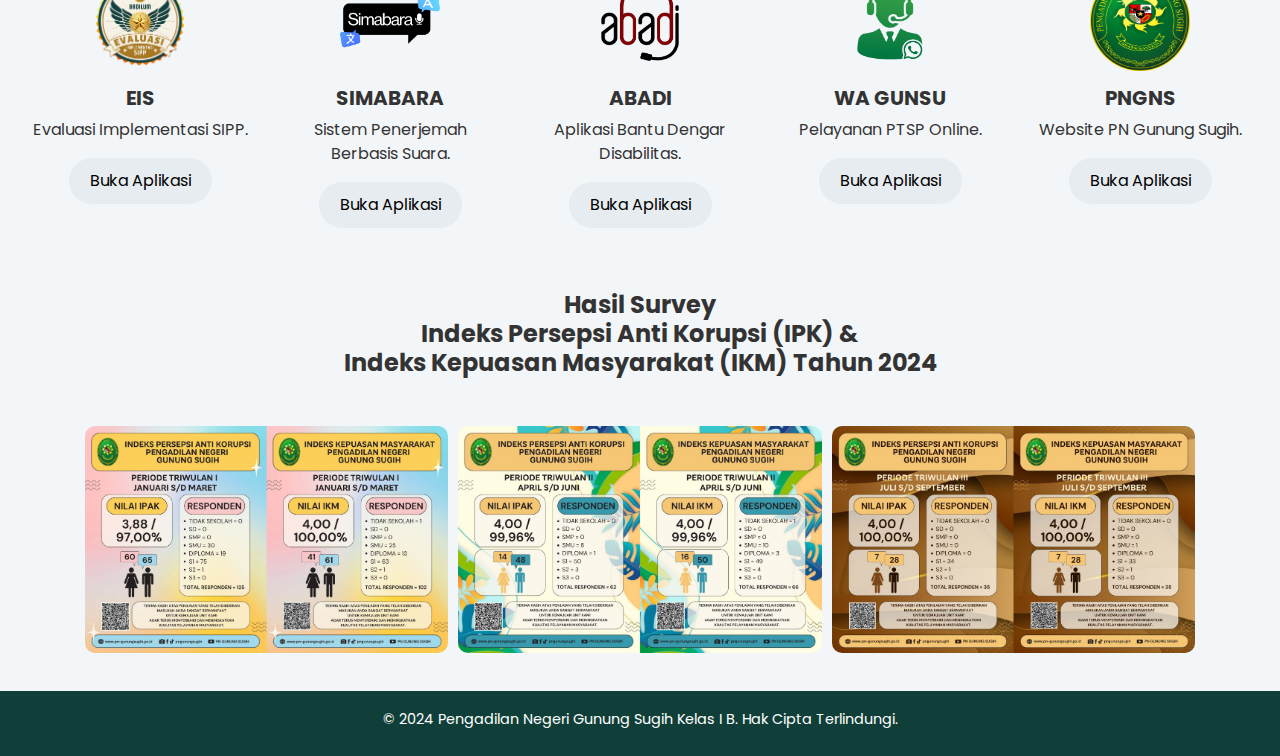
==== commit a7adf346: "Update index.html" ====
--- a/index.html
+++ b/index.html
@@ -102,7 +102,40 @@
                 </div>
             </div>
         </div>
-        <h3 class="text-center my-5 heading-bold">Berita Terbaru</h3>
+        <!-- Heading Section -->
+        <h4 class="text-center my-2 mt-5 heading-bold">Link Terkait</h4>
+
+        <!-- Logo Container with Scrolling Animation -->
+        <div class="scrolling-logo-container">
+            <div class="scrolling-logo-content" id="logoContent">
+                <!-- Set pertama logo -->
+                <a href="https://mahkamahagung.go.id/id" target="_blank" class="app-card-logo">
+                    <img src="logo/ma_sline.png" alt="Badilum">
+                </a>
+                <a href="https://badilum.mahkamahagung.go.id/" target="_blank" class="app-card-logo">
+                    <img src="logo/badilum_silde.png" alt="Mahkamah Agung">
+                </a>
+                <a href="https://bawas.mahkamahagung.go.id/" target="_blank" class="app-card-logo">
+                    <img src="logo/logo_badan_pengawasan.png" alt="Pengadilan Tinggi">
+                </a>
+                <a href="https://kejari-lampungtengah.go.id/" target="_blank" class="app-card-logo">
+                    <img src="logo/kejaksaan_slide.png" alt="Pengadilan Tinggi">
+                </a>
+                <a href="https://pt-tanjungkarang.go.id/" target="_blank" class="app-card-logo">
+                    <img src="logo/pt_slide.png" alt="Pengadilan Tinggi">
+                </a>
+                <a href="https://polreslampungtengah.net/" target="_blank" class="app-card-logo">
+                    <img src="logo/logo_polres_lamteng.png" alt="Pengadilan Tinggi">
+                </a>
+                <a href="https://www.pn-gunungsugih.go.id/" target="_blank" class="app-card-logo">
+                    <img src="logo/pngns_slide.png" alt="Pengadilan Tinggi">
+                </a>
+                <a href="https://web.lampungtengahkab.go.id/index" target="_blank" class="app-card-logo">
+                    <img src="logo/logo_kab_tamteng.png" alt="Pengadilan Tinggi">
+                </a>
+            </div>
+        </div>
+        <h4 class="text-center my-5 heading-bold">Berita Terbaru</h4>
 
         <!-- Carousel Section -->
         <div id="carouselExampleControls" class="carousel slide" data-ride="carousel">
@@ -121,8 +154,52 @@
                     <img src="banner/pngns2.jpeg" class="d-block w-100" alt="Slide 2">
                     <div class="carousel-caption d-none d-md-block">
                         <h5>Pengawasan Daerah PT Tanjung Karang</h5>
-                        <p>PT Tanjung Karang melakukan pengawasn di Pengadilan Negeri Gunung Sugih Kelas I B pada
+                        <p>PT Tanjung Karang melakukan pengawasan di Pengadilan Negeri Gunung Sugih Kelas I B pada
                             Jum'at, 25 Oktober.</p>
+                    </div>
+                </div>
+
+                <!-- Slide 3 -->
+                <div class="carousel-item">
+                    <img src="banner/pngns3.jpg" class="d-block w-100" alt="Slide 3">
+                </div>
+
+                <!-- Slide 4 -->
+                <div class="carousel-item">
+                    <img src="banner/pngns4.png" class="d-block w-100" alt="Slide 4">
+                    <div class="carousel-caption d-none d-md-block">
+                        <h5>Pelayanan Terpadu Satu Pintu</h5>
+                        <p>Menyediakan akses layanan yang mudah dan cepat bagi masyarakat.</p>
+                    </div>
+                </div>
+                <!-- Slide 5 -->
+                <div class="carousel-item">
+                    <img src="banner/pngns5.jpeg" class="d-block w-100" alt="Slide 5">
+                    <div class="carousel-caption d-none d-md-block">
+                        <p><strong>Visi:</strong></p>
+                        <p>"Terwujudnya Pengadilan Negeri Gunung Sugih Yang Agung"</p>
+                    </div>
+                </div>
+
+                <!-- Slide 6 -->
+                <div class="carousel-item">
+                    <img src="banner/pngns6.jpeg" class="d-block w-100" alt="Slide 6">
+                    <div class="carousel-caption d-none d-md-block">
+                        <p><strong>Misi:</strong></p>
+                            Menjaga kemandirian Pengadilan Negeri Gunung Sugih.<br>
+                            Memberikan Pelayanan Hukum yang Berkeadilan kepada Pencari Keadilan.<br>
+                            Meningkatkan kualitas kepemimpinan Pengadilan Negeri Gunung Sugih.<br>
+                            Meningkatkan kredibilitas dan transparansi Pengadilan Negeri Gunung Sugih.
+                        </p>
+                    </div>
+                </div>
+                <!-- Slide 7 -->
+                <div class="carousel-item">
+                    <img src="banner/pngns7.jpeg" class="d-block w-100" alt="Slide 7">
+                    <div class="carousel-caption d-none d-md-block">
+                        <h5>Asesmen Sertifikasi Ampuh</h5>
+                        <p>Pada Pengadilan Negeri Gunung Sugih Oleh Tim Asesmen Pengadilan Tinggi Tanjung Karang Tahun
+                            2024.</p>
                     </div>
                 </div>
             </div>
@@ -135,10 +212,10 @@
             </a>
         </div>
 
-
         <!-- Banner Layanan Section -->
-        <h3 class="text-center my-5 heading-bold">Banner Layanan</h3>
+        <h4 class="text-center my-5 heading-bold">Banner Layanan</h4>
         <div class="banner-container">
+            <!-- Banner Cards -->
             <div class="banner-card" onclick="openPopup('banner/Banner1.jpg')">
                 <img src="banner/Banner1.jpg" class="banner-img" alt="Layanan 1">
             </div>
@@ -166,28 +243,37 @@
             <div class="banner-card" onclick="openPopup('banner/Banner9.jpg')">
                 <img src="banner/Banner9.jpg" class="banner-img" alt="Layanan 9">
             </div>
-            <div class="banner-card" onclick="openPopup('banner/banner10.jpg')">
+            <div class="banner-card" onclick="openPopup('banner/Banner10.jpg')">
                 <img src="banner/Banner10.jpg" class="banner-img" alt="Layanan 10">
             </div>
         </div>
 
         <!-- Popup Modal -->
-        <div id="popupModal" class="popup-modal">
-            <span class="close-btn" onclick="closePopup()">&times;</span>
-            <img id="popupImage" class="popup-img" src="" alt="Gambar Layanan">
-        </div>
+        <div id="popupModal" class="popup-modal" onclick="closePopupOutside(event)">
+            <div class="popup-content">
+                <span class="close-btn" onclick="closePopup()">&times;</span>
+                <img id="popupImage" class="popup-img" src="" alt="Gambar Layanan">
+            </div>
+        </div>
+
+
         <script>
+            // Fungsi untuk membuka popup dengan gambar yang diklik
             function openPopup(imageSrc) {
-                // Set gambar di popup modal
                 document.getElementById("popupImage").src = imageSrc;
-                // Tampilkan modal
                 document.getElementById("popupModal").style.display = "flex";
             }
 
+            // Fungsi untuk menutup popup
             function closePopup() {
-                // Sembunyikan modal
                 document.getElementById("popupModal").style.display = "none";
-                popupOverlay.classList.remove('active');
+            }
+
+            // Fungsi untuk menutup popup saat area luar gambar diklik
+            function closePopupOutside(event) {
+                if (event.target.classList.contains('popup-modal')) {
+                    closePopup();
+                }
             }
         </script>
 
@@ -313,47 +399,33 @@
                         class="btn btn-custom">Buka Aplikasi</a>
                 </div>
             </div>
-        </div>
-
-        <!-- Heading Section -->
-        <h3 class="text-center my-4 heading-bold">Link Terkait</h3>
-
-        <!-- Logo Container with Scrolling Animation -->
-        <div class="scrolling-logo-container">
-            <div class="scrolling-logo-content" id="logoContent">
-                <!-- Set pertama logo -->
-                <a href="https://example.com/badilum" target="_blank" class="app-card-logo">
-                    <img src="logo/ma_sline.png" alt="Badilum">
-                </a>
-                <a href="https://example.com/mahkamahagung" target="_blank" class="app-card-logo">
-                    <img src="logo/badilum_silde.png" alt="Mahkamah Agung">
-                </a>
-                <a href="https://example.com/pengadilantinggi" target="_blank" class="app-card-logo">
-                    <img src="logo/kejaksaan_slide.png" alt="Pengadilan Tinggi">
-                </a>
-                <a href="https://example.com/pengadilantinggi" target="_blank" class="app-card-logo">
-                    <img src="logo/pt_slide.png" alt="Pengadilan Tinggi">
-                </a>
-                <a href="https://example.com/pengadilantinggi" target="_blank" class="app-card-logo">
-                    <img src="logo/pngns_slide.png" alt="Pengadilan Tinggi">
-                </a>
-            </div>
-        </div>
-
-  <!-- Banner IKM IPK -->
-  <h4 class="text-center my-5 heading-bold">Hasil Survey <br> Indeks Persepsi Anti Korupsi (IPK) & <br> Indeks Kepuasan Masyarakat (IKM) Tahun 2024</h4>
-  <div class="banner-container mb-4">
-      <div class="banner2-card" onclick="openPopup('banner/ikmipk1.jpg')">
-          <img src="banner/ikmipk1.jpg" class="banner-img" alt="Layanan 11">
-      </div>
-      <div class="banner2-card" onclick="openPopup('banner/ikmipk2.jpg')">
-          <img src="banner/ikmipk2.jpg" class="banner-img" alt="Layanan 12">
-      </div>
-      <div class="banner2-card" onclick="openPopup('banner/ikmipk3.jpg')">
-          <img src="banner/ikmipk3.jpg" class="banner-img" alt="Layanan 13">
-      </div>
-
-  </div>
+            <div class="app-card">
+                <img src="logo/pngns.png" alt="Aplikasi 6">
+                <div class="app-card-body">
+                    <h5 class="font-weight-bold">PNGNS</h5>
+                    <p>Website PN Gunung Sugih.</p>
+                    <a href="https://www.pn-gunungsugih.go.id/beranda" class="btn btn-custom">Buka Aplikasi</a>
+                </div>
+            </div>
+        </div>
+
+
+
+        <!-- Banner IKM IPK -->
+        <h4 class="text-center my-5 heading-bold">Hasil Survey <br> Indeks Persepsi Anti Korupsi (IPK) & <br> Indeks
+            Kepuasan Masyarakat (IKM) Tahun 2024</h4>
+        <div class="banner-container mb-4">
+            <div class="banner2-card" onclick="openPopup('banner/ikmipk1.jpg')">
+                <img src="banner/ikmipk1.jpg" class="banner-img" alt="Layanan 11">
+            </div>
+            <div class="banner2-card" onclick="openPopup('banner/ikmipk2.jpg')">
+                <img src="banner/ikmipk2.jpg" class="banner-img" alt="Layanan 12">
+            </div>
+            <div class="banner2-card" onclick="openPopup('banner/ikmipk3.jpg')">
+                <img src="banner/ikmipk3.jpg" class="banner-img" alt="Layanan 13">
+            </div>
+
+        </div>
 
 
         <script>
@@ -379,13 +451,11 @@
 
 
     </div>
-
-    </div>
-    </div>
     <!-- Footer Section -->
-    <footer class="my-auto">
-        <p class="my-3">&copy; 2024 Pengadilan Negeri Gunung Sugih Kelas I B. Hak Cipta Terlindungi.</p>
+    <footer class="footer">
+        <p class="mt-2">&copy; 2024 Pengadilan Negeri Gunung Sugih Kelas I B. Hak Cipta Terlindungi.</p>
     </footer>
+
 
     <!-- JavaScript -->
     <script src="https://code.jquery.com/jquery-3.5.1.slim.min.js"></script>
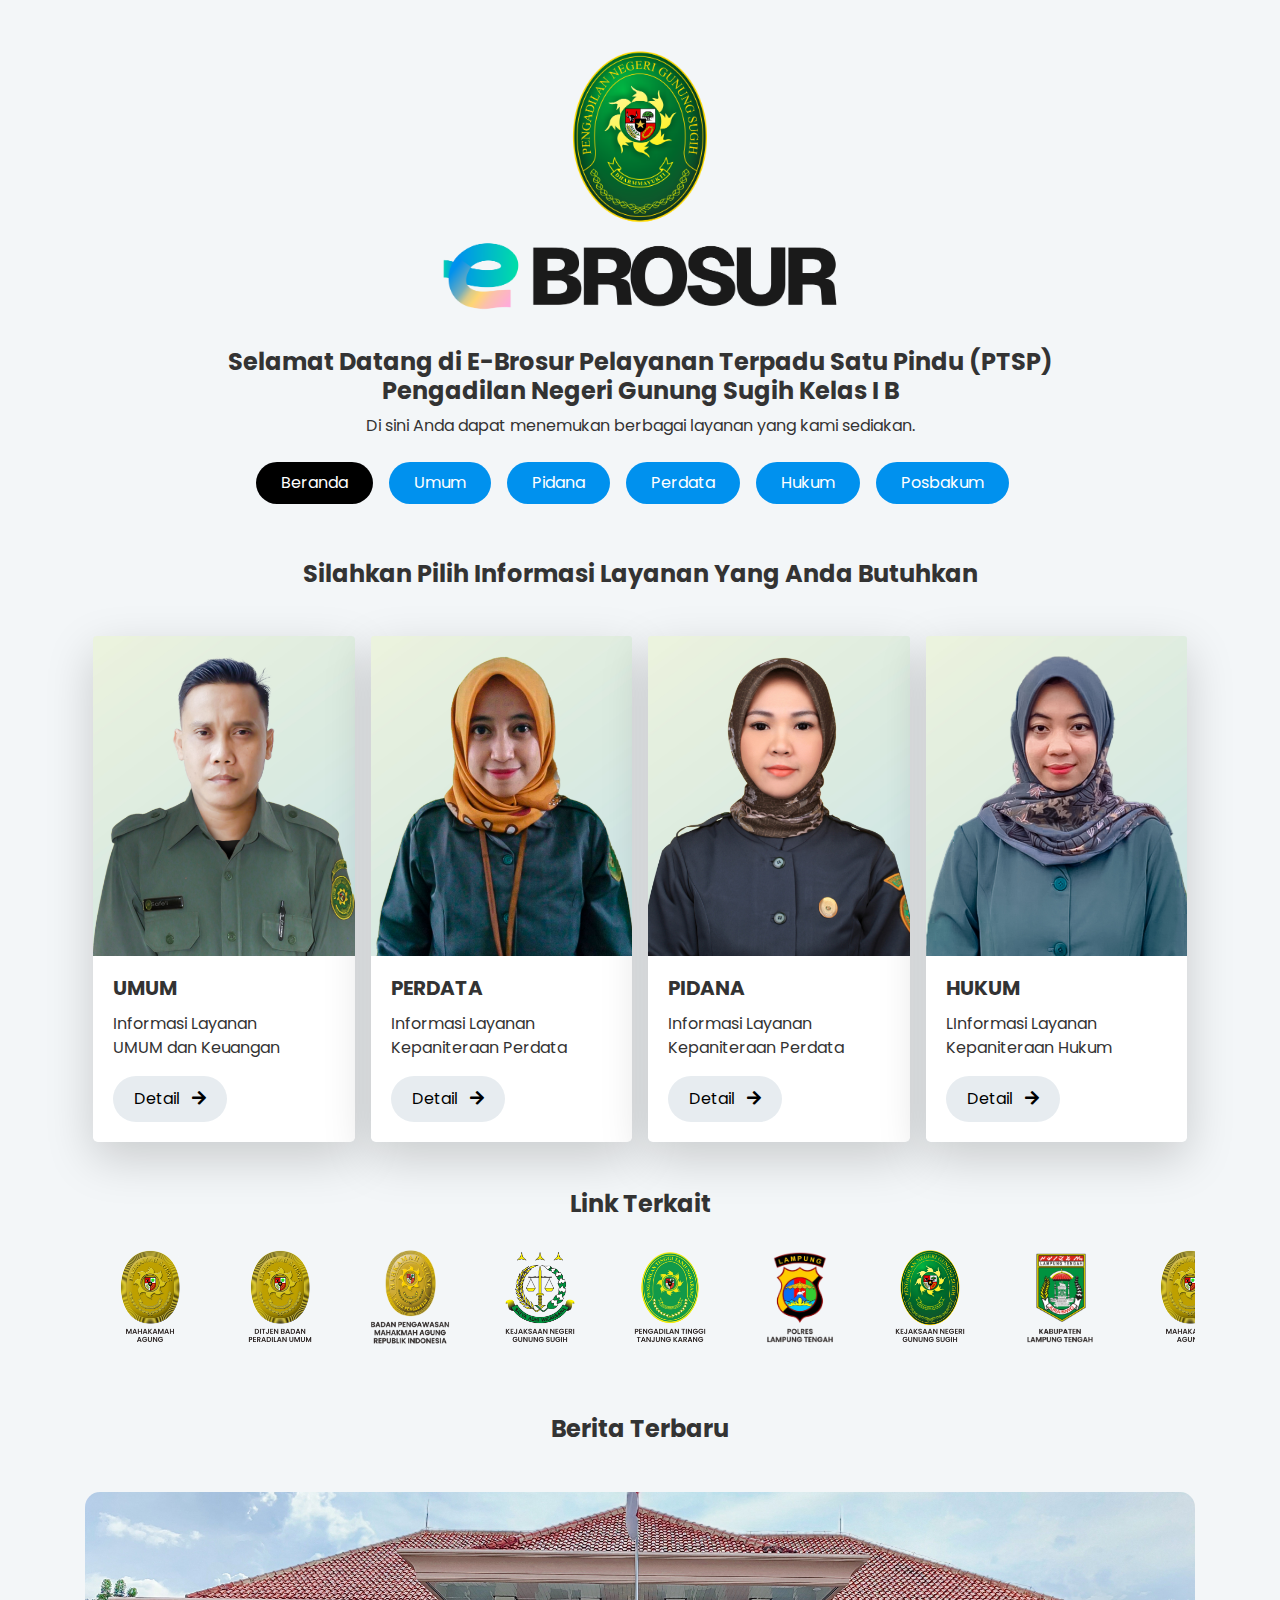
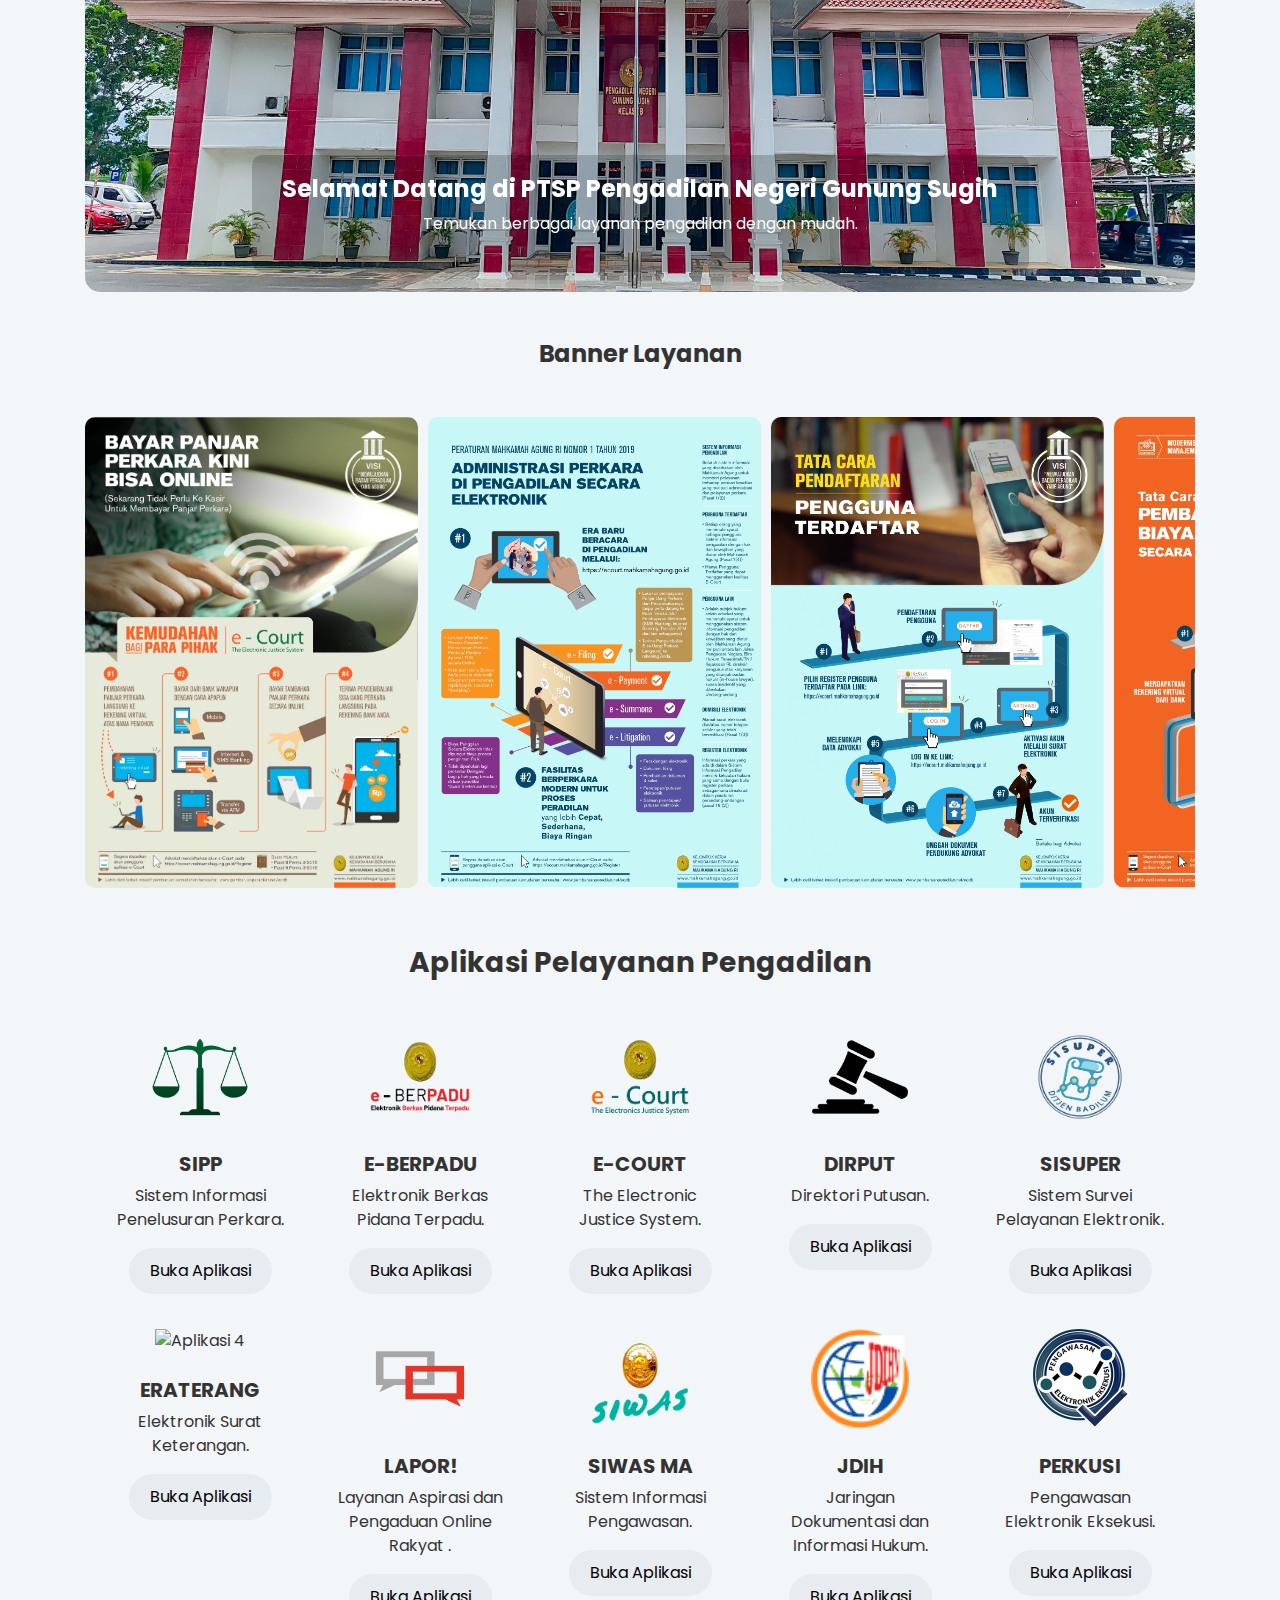
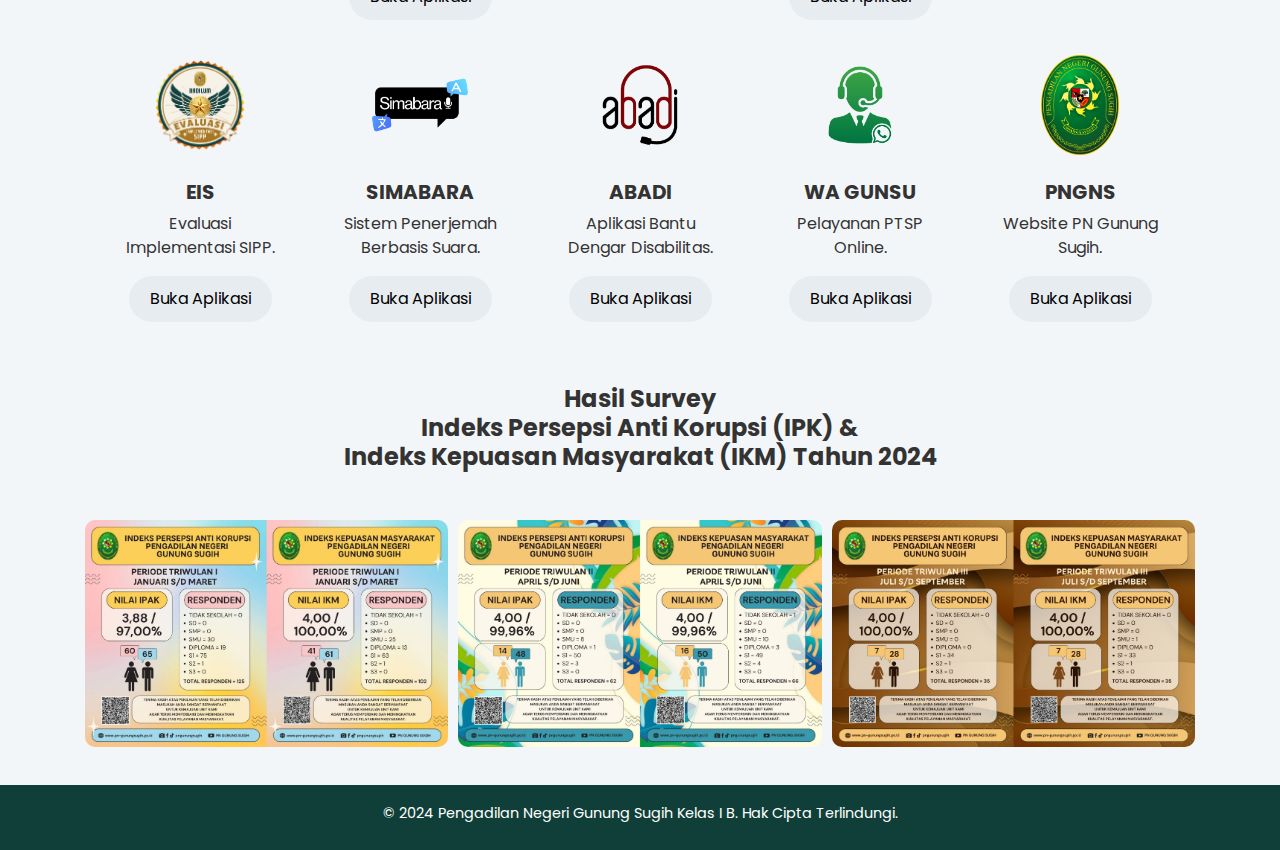
==== commit a998bb63: "Update2 index.html" ====
--- a/index.html
+++ b/index.html
@@ -161,7 +161,7 @@
 
                 <!-- Slide 3 -->
                 <div class="carousel-item">
-                    <img src="banner/pngns3.jpg" class="d-block w-100" alt="Slide 3">
+                    <img src="banner/pngns3.png" class="d-block w-100" alt="Slide 3">
                 </div>
 
                 <!-- Slide 4 -->
@@ -174,7 +174,7 @@
                 </div>
                 <!-- Slide 5 -->
                 <div class="carousel-item">
-                    <img src="banner/pngns5.jpeg" class="d-block w-100" alt="Slide 5">
+                    <img src="banner/pngns5.jpg" class="d-block w-100" alt="Slide 5">
                     <div class="carousel-caption d-none d-md-block">
                         <p><strong>Visi:</strong></p>
                         <p>"Terwujudnya Pengadilan Negeri Gunung Sugih Yang Agung"</p>
@@ -183,7 +183,7 @@
 
                 <!-- Slide 6 -->
                 <div class="carousel-item">
-                    <img src="banner/pngns6.jpeg" class="d-block w-100" alt="Slide 6">
+                    <img src="banner/pngns6.jeg" class="d-block w-100" alt="Slide 6">
                     <div class="carousel-caption d-none d-md-block">
                         <p><strong>Misi:</strong></p>
                             Menjaga kemandirian Pengadilan Negeri Gunung Sugih.<br>
--- a/style.css
+++ b/style.css
@@ -1,3 +1,4 @@
+/* ========== Global Styling ========== */
 body,
 html {
     font-family: 'Poppins', sans-serif;
@@ -8,6 +9,7 @@
     color: #333;
 }
 
+/* Header */
 header {
     background-color: #F3F6F8;
     color: #000;
@@ -24,6 +26,7 @@
     width: auto;
 }
 
+/* Navbar Links */
 .navbar-nav .nav-link {
     color: white;
     position: relative;
@@ -49,6 +52,7 @@
     width: 100%;
 }
 
+/* ========== Card Styles ========== */
 .card-wrapper {
     display: flex;
     flex-wrap: wrap;
@@ -70,9 +74,10 @@
     object-fit: cover;
 }
 
+/* Button Styling */
 .btn-custom {
     background-color: #E7ECF0;
-    color: rgb(0, 0, 0);
+    color: #000;
     border-radius: 25px;
     padding: 10px 20px;
     transition: background-color 0.3s;
@@ -82,6 +87,7 @@
     background-color: #e0e0eb;
 }
 
+/* Carousel */
 .carousel-inner img {
     width: 100%;
     height: 400px;
@@ -89,25 +95,17 @@
     object-fit: cover;
 }
 
+/* Hide carousel controls on small screens */
 @media (max-width: 768px) {
-
     .carousel-control-prev,
     .carousel-control-next {
         display: none;
     }
 }
 
-footer {
-    text-align: center;
-    padding: 10px;
-    background-color: #103F39;
-    color: white;
-    font-size: 0.9em;
-}
-
+/* Carousel Captions */
 .carousel-caption {
     background-color: rgba(0, 0, 0, 0.184);
-    /* Semi-transparent black background */
     padding: 20px;
     border-radius: 10px;
 }
@@ -123,30 +121,11 @@
     font-size: 1rem;
 }
 
-.carousel-caption {
-    background-color: rgba(0, 0, 0, 0.184);
-    /* Semi-transparent black background */
-    padding: 20px;
-    border-radius: 10px;
-}
-
-.carousel-caption h5 {
-    font-weight: bold;
-    color: white;
-    font-size: 1.5rem;
-}
-
-.carousel-caption p {
-    color: white;
-    font-size: 1rem;
-}
-
-/* Banner Layanan */
+/* ========== Banner Layanan ========== */
 .banner-container {
     display: flex;
     overflow-x: auto;
-    overflow-y: visible;
-    /* Menjaga agar scroll vertikal tidak terkunci */
+    overflow-y: hidden;
     gap: 10px;
     padding-bottom: 10px;
     scroll-behavior: smooth;
@@ -155,15 +134,12 @@
 
 .banner-card {
     flex: 0 0 30%;
-    /* Mengatur agar ada 3 card dalam satu baris */
     scroll-snap-align: center;
-    /* Menambahkan scroll-snap ke card, bukan container */
     border-radius: 10px;
     cursor: pointer;
     transition: transform 0.3s ease;
 }
 
-/* Gambar Banner */
 .banner-img {
     width: 100%;
     height: 100%;
@@ -171,7 +147,7 @@
     border-radius: 10px;
 }
 
-/* Scrollbar Custom */
+/* Custom Scrollbar for Banner */
 .banner-container::-webkit-scrollbar {
     height: 8px;
 }
@@ -185,7 +161,7 @@
     background-color: #555;
 }
 
-/* Responsif */
+/* Responsive Banner Cards */
 @media (max-width: 768px) {
     .banner-card {
         flex: 0 0 60%;
@@ -198,106 +174,95 @@
     }
 }
 
-
-/* Popup Modal Styling */
+/* ========== Popup Modal ========== */
 .popup-modal {
-    display: none;
-    /* Modal disembunyikan secara default */
+    display: none; /* Tersembunyi secara default */
     position: fixed;
     top: 0;
     left: 0;
     width: 100%;
     height: 100%;
-    background-color: rgba(0, 0, 0, 0.8);
-    /* Latar belakang hitam transparan */
+    background-color: rgba(0, 0, 0, 0.8); /* Latar belakang semi-transparan */
     justify-content: center;
     align-items: center;
     z-index: 1000;
-    /* Menempatkan modal di atas elemen lain */
-}
-
+}
+
+/* Popup Content */
+.popup-content {
+    position: relative;
+    display: flex;
+    justify-content: center;
+    align-items: center;
+    overflow: hidden;
+}
+
+/* Gambar dalam popup dengan ukuran asli, tetapi disesuaikan agar tidak keluar layar */
 .popup-img {
-    max-width: 90%;
-    max-height: 90%;
-    object-fit: contain;
-}
-
+    width: 100%;      
+    height: auto;    
+    max-width: 900%;  
+    max-height: 90vh;
+    border-radius: 10px;
+    display: block;
+    object-fit: contain; 
+}
+
+/* Tombol Close (X) */
 .close-btn {
     position: absolute;
-    top: 20px;
-    right: 20px;
-    font-size: 30px;
-    color: white;
+    top: 10px;
+    right: 10px;
+    width: 35px;
+    height: 35px;
+    display: flex;
+    align-items: center;
+    justify-content: center;
+    background-color: rgba(0, 0, 0, 0.6);
+    color: white;
+    border-radius: 50%;
+    font-size: 20px;
     cursor: pointer;
-    transition: 0.3s;
-}
-
+    transition: background-color 0.3s, transform 0.3s;
+    z-index: 1100;
+}
+
+/* Hover Effect pada Tombol Close */
 .close-btn:hover {
-    color: #ff0000;
-}
-
-/* Kontainer untuk aplikasi */
-.app-container {
-    display: flex;
-    flex-wrap: wrap;
-    justify-content: center;
-    gap: 20px;
-    /* Memberikan jarak antar card */
-    margin: 10px;
-}
-
-
-/* Responsivitas untuk tablet dan ponsel */
-@media (max-width: 1200px) {
-    .app-card {
-        width: calc(33.33% - 20px);
-        /* 3 aplikasi per baris */
-    }
-}
-
-@media (max-width: 768px) {
-    .app-card {
-        width: calc(50% - 20px);
-        /* 2 aplikasi per baris */
-    }
-}
-
-@media (max-width: 480px) {
-    .app-card {
-        width: 100%;
-        /* 1 aplikasi per baris pada perangkat kecil */
-    }
-}
-
-
-/* Aplikasi Pelayanan */
+    background-color: rgba(255, 0, 0, 0.8);
+    transform: scale(1.1);
+}
+
+
+/* ========== Application Cards Layout ========== */
 .app-container {
     display: grid;
-    grid-template-columns: repeat(5, 1fr);
-    /* 5 aplikasi per baris untuk ukuran desktop */
-    gap: 0px;
-    /* Jarak antar aplikasi */
+    grid-template-columns: repeat(5, 1fr); /* 5 kolom untuk layar besar */
+    gap: 20px; /* Menambah jarak antar card */
     margin-bottom: 40px;
+    padding: 0 15px; /* Menambahkan padding pada sisi kiri dan kanan */
 }
 
 .app-card {
-    width: 250px;
+    width: 100%; /* Menyesuaikan lebar card dengan kontainer */
     text-align: center;
     margin: 0px;
     border-radius: 10px;
-    transition: transform 0.3s ease;
+    transition: transform 0.3s ease, box-shadow 0.3s ease; /* Menambahkan transisi pada transformasi */
     border-color: #333;
 }
 
 .app-card:hover {
     transform: scale(1.05);
-
     background-color: #f4f4f9;
+    box-shadow: 0 8px 16px rgba(0, 0, 0, 0.2); /* Bayangan lebih jelas saat hover */
 }
 
 .app-card img {
     width: 100px;
     height: 100px;
+    object-fit: contain; /* Pastikan gambar tetap proporsional */
+    margin-bottom: 10px; /* Memberikan jarak antara gambar dan teks */
 }
 
 .app-card-body {
@@ -308,35 +273,53 @@
     font-weight: bold;
 }
 
-/* Responsif untuk tampilan mobile */
+/* Responsive for Application Cards */
+
+/* Untuk layar lebih kecil dari 1200px */
+@media (max-width: 1200px) {
+    .app-container {
+        grid-template-columns: repeat(3, 1fr); /* 3 kolom pada layar menengah */
+    }
+}
+
+/* Untuk layar lebih kecil dari 768px */
 @media (max-width: 768px) {
     .app-container {
-        grid-template-columns: repeat(2, 1fr);
-        /* 2 aplikasi per baris untuk tablet */
-    }
-}
-
+        grid-template-columns: repeat(2, 1fr); /* 2 kolom pada tablet */
+    }
+
+    .app-card img {
+        width: 80px; /* Mengurangi ukuran gambar untuk tampilan lebih kecil */
+        height: 80px;
+    }
+}
+
+/* Untuk layar lebih kecil dari 480px */
 @media (max-width: 480px) {
     .app-container {
-        grid-template-columns: repeat(2, 1fr);
-        /* 2 aplikasi per baris untuk ponsel */
-    }
-}
-
-/* Responsif untuk tablet dengan ukuran layar 600px hingga 768px */
+        grid-template-columns: 1fr; /* 1 kolom untuk layar ponsel */
+    }
+
+    .app-card img {
+        width: 70px; /* Ukuran gambar yang lebih kecil */
+        height: 70px;
+    }
+}
+
+/* Untuk layar lebih besar dari 600px tapi lebih kecil dari 768px */
 @media (min-width: 600px) and (max-width: 768px) {
     .app-container {
-        grid-template-columns: repeat(3, 1fr);
-        /* 3 aplikasi per baris pada tablet */
-    }
-}
-
-/* Styling for the heading */
-.heading-bold {
-    font-weight: bold;
-}
-
-/* Container for the scrolling animation */
+        grid-template-columns: repeat(3, 1fr); /* 3 kolom untuk tablet */
+    }
+
+    .app-card img {
+        width: 90px; /* Ukuran gambar yang sedikit lebih besar pada tablet */
+        height: 90px;
+    }
+}
+
+
+/* ========== Scrolling Logo Section ========== */
 .scrolling-logo-container {
     overflow: hidden;
     white-space: nowrap;
@@ -349,12 +332,10 @@
     align-items: center;
     animation: scrollLeft linear infinite;
     animation-play-state: running;
-    /* Set to running by default */
 }
 
 .scrolling-logo-container:hover .scrolling-logo-content {
     animation-play-state: paused;
-    /* Pause animation on hover */
 }
 
 .app-card-logo {
@@ -364,17 +345,15 @@
 
 .app-card-logo img {
     width: 100px;
-    /* Adjust logo size */
     height: auto;
     transition: transform 0.3s;
 }
 
-/* Hover effect on logos */
 .app-card-logo:hover img {
     transform: scale(1.1);
 }
 
-/* Keyframes to control scrolling speed */
+/* Scrolling Animation Keyframes */
 @keyframes scrollLeft {
     0% {
         transform: translateX(0);
@@ -384,3 +363,12 @@
         transform: translateX(-100%);
     }
 }
+
+.footer {
+    text-align: center;
+    padding: 10px;
+    background-color: #103F39;
+    color: white;
+    font-size: 0.9em;
+  }
+		  
